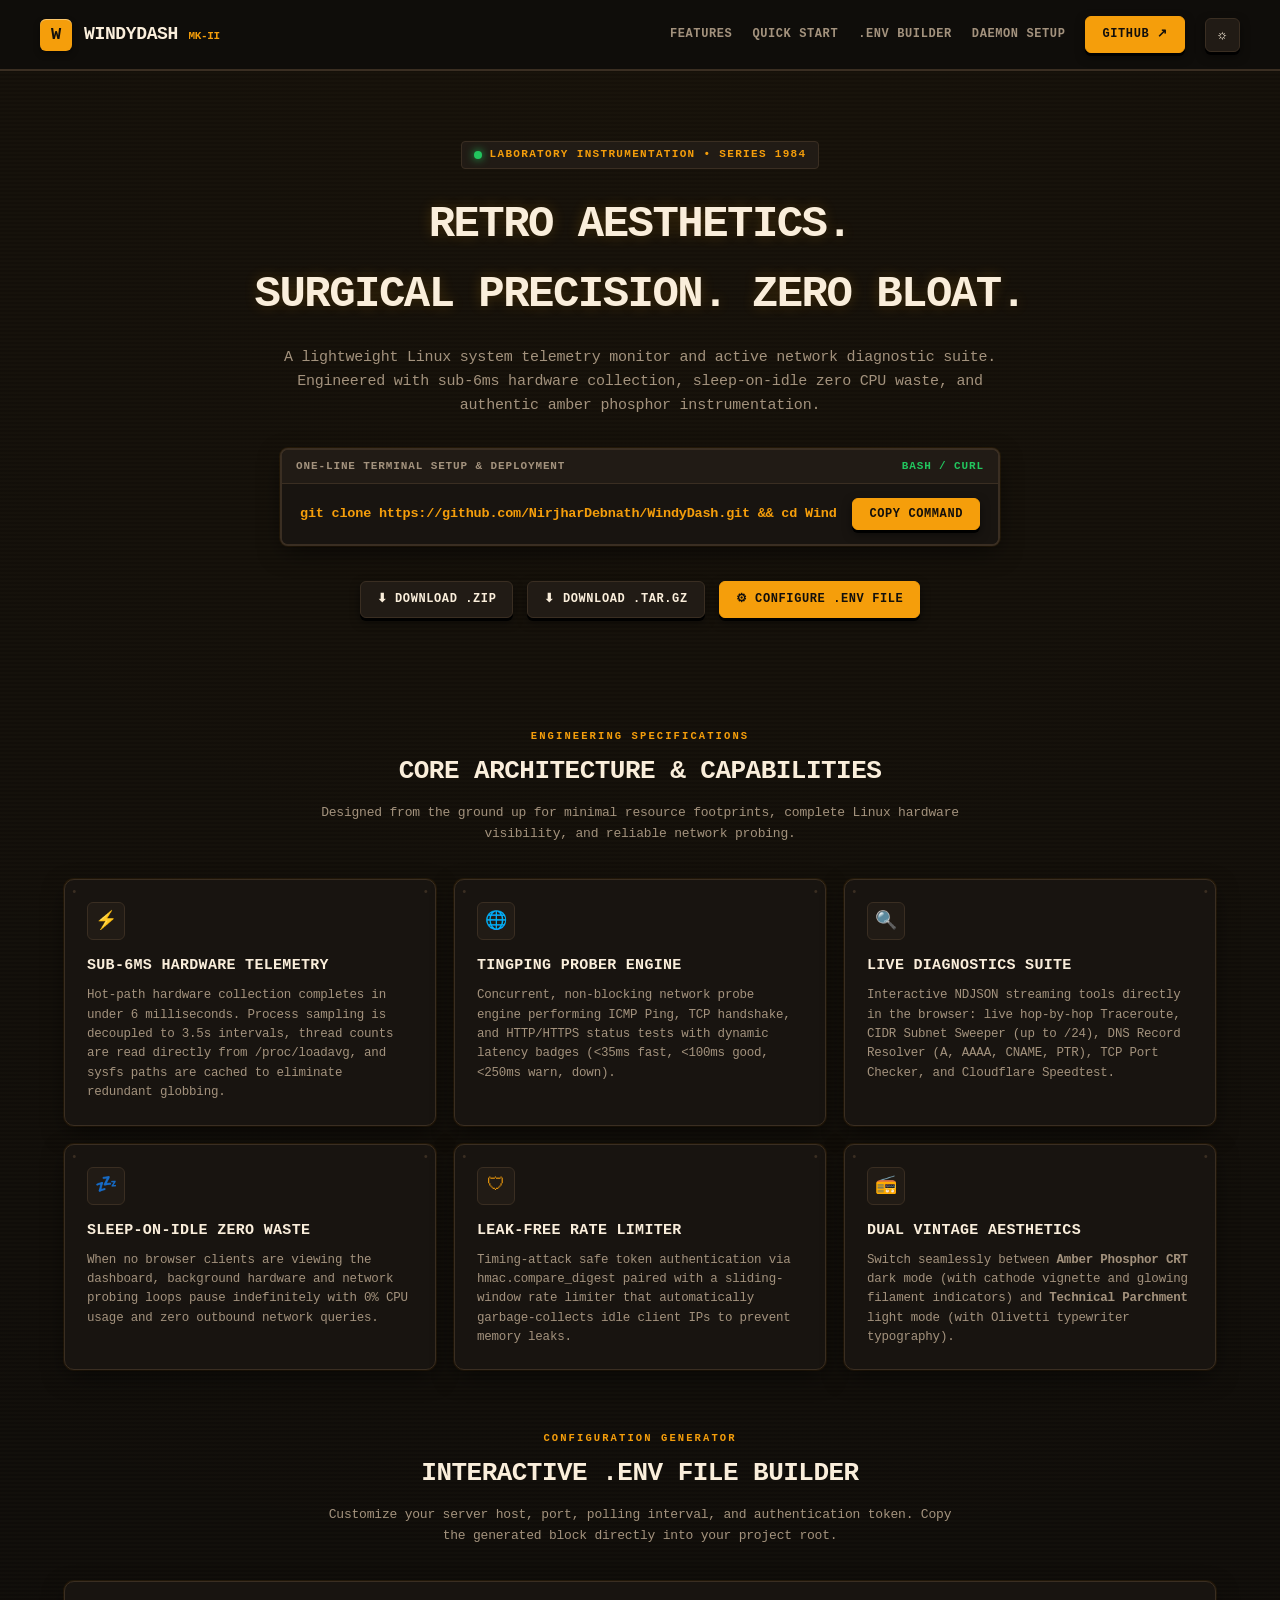
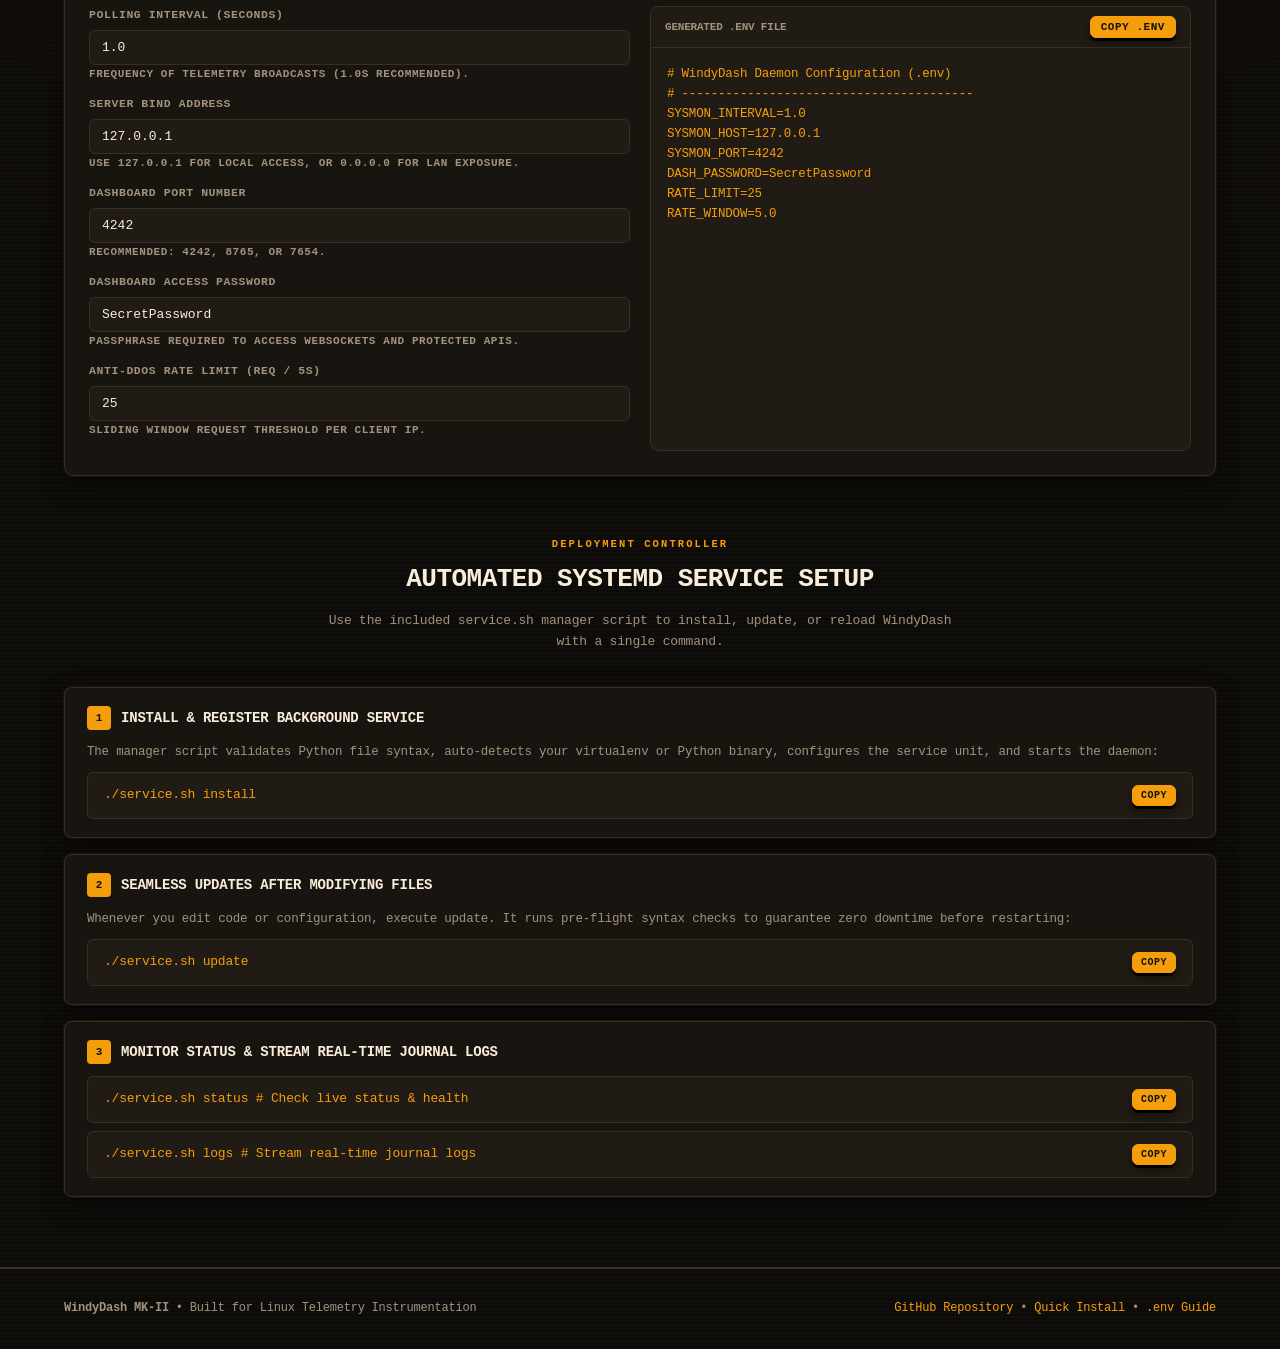
==== docs/index.html @ dee9bdcd "fix: Update dashboard access password for security" ====
<!doctype html>
<html lang="en">
<head>
  <meta charset="utf-8">
  <meta name="viewport" content="width=device-width,initial-scale=1">
  <title>WindyDash — Retro Industrial Telemetry & Network Console</title>
  <meta name="description" content="A vintage-inspired Linux system monitor and active network diagnostic suite with sub-6ms polling and sleep-on-idle zero CPU waste.">
  <link rel="stylesheet" href="styles.css">
</head>
<body>

  <!-- Top Navigation Bar -->
  <nav class="navbar">
    <div class="container nav-inner">
      <div class="brand-badge">
        <div class="brand-icon">W</div>
        <div class="brand-text">WindyDash <span style="font-size: 11px; color: var(--accent); font-weight: bold;">MK-II</span></div>
      </div>
      <div class="nav-links">
        <a href="#features" class="nav-link">Features</a>
        <a href="#quickstart" class="nav-link">Quick Start</a>
        <a href="#env-builder" class="nav-link">.env Builder</a>
        <a href="#systemd" class="nav-link">Daemon Setup</a>
        <a href="https://github.com/NirjharDebnath/WindyDash" target="_blank" rel="noopener" class="btn btn-primary">
          <span>GitHub</span> ↗
        </a>
        <button id="themeToggleBtn" class="btn btn-icon" title="Toggle Vintage Theme">
          <span id="themeIcon">☼</span>
        </button>
      </div>
    </div>
  </nav>

  <!-- Hero Section -->
  <header class="hero">
    <div class="container">
      <div class="hero-tag">
        <span class="pilot-bulb"></span>
        <span>LABORATORY INSTRUMENTATION • SERIES 1984</span>
      </div>
      <h1>Retro Aesthetics.<br>Surgical Precision. Zero Bloat.</h1>
      <p>
        A lightweight Linux system telemetry monitor and active network diagnostic suite. 
        Engineered with sub-6ms hardware collection, sleep-on-idle zero CPU waste, 
        and authentic amber phosphor instrumentation.
      </p>

      <!-- Copiable Bash Quick-Install Hero Box -->
      <div class="command-hero-box" id="quickstart">
        <div class="command-bar">
          <span>One-Line Terminal Setup & Deployment</span>
          <span style="color: var(--accent2);">BASH / CURL</span>
        </div>
        <div class="command-content">
          <code class="command-text" id="mainCmd">git clone https://github.com/NirjharDebnath/WindyDash.git && cd WindyDash && ./service.sh install</code>
          <button class="btn btn-primary btn-copy" data-copy="git clone https://github.com/NirjharDebnath/WindyDash.git && cd WindyDash && ./service.sh install">
            Copy Command
          </button>
        </div>
      </div>

      <!-- Quick Download Archive Buttons -->
      <div class="hero-actions">
        <a href="https://github.com/NirjharDebnath/WindyDash/archive/refs/heads/main.zip" class="btn">
          <span>⬇ Download .ZIP</span>
        </a>
        <a href="https://github.com/NirjharDebnath/WindyDash/archive/refs/heads/main.tar.gz" class="btn">
          <span>⬇ Download .TAR.GZ</span>
        </a>
        <a href="#env-builder" class="btn btn-primary">
          <span>⚙ Configure .env File</span>
        </a>
      </div>
    </div>
  </header>

  <main class="container">

    <!-- Feature Matrix Showcase -->
    <section id="features">
      <div class="section-title-wrap">
        <div class="section-eyebrow">ENGINEERING SPECIFICATIONS</div>
        <h2 class="section-title">Core Architecture & Capabilities</h2>
        <p class="section-desc">Designed from the ground up for minimal resource footprints, complete Linux hardware visibility, and reliable network probing.</p>
      </div>

      <div class="features-grid">
        <!-- 1. Sub-6ms Telemetry -->
        <article class="feature-card">
          <div class="feature-icon-badge">⚡</div>
          <h3>Sub-6ms Hardware Telemetry</h3>
          <p>
            Hot-path hardware collection completes in under 6 milliseconds. Process sampling is decoupled to 3.5s intervals, thread counts are read directly from <code>/proc/loadavg</code>, and sysfs paths are cached to eliminate redundant globbing.
          </p>
        </article>

        <!-- 2. TingPing Network Prober -->
        <article class="feature-card">
          <div class="feature-icon-badge">🌐</div>
          <h3>TingPing Prober Engine</h3>
          <p>
            Concurrent, non-blocking network probe engine performing ICMP Ping, TCP handshake, and HTTP/HTTPS status tests with dynamic latency badges (<35ms fast, <100ms good, <250ms warn, down).
          </p>
        </article>

        <!-- 3. Network Diagnostics Toolkit -->
        <article class="feature-card">
          <div class="feature-icon-badge">🔍</div>
          <h3>Live Diagnostics Suite</h3>
          <p>
            Interactive NDJSON streaming tools directly in the browser: live hop-by-hop Traceroute, CIDR Subnet Sweeper (up to /24), DNS Record Resolver (A, AAAA, CNAME, PTR), TCP Port Checker, and Cloudflare Speedtest.
          </p>
        </article>

        <!-- 4. True Idle Sleep -->
        <article class="feature-card">
          <div class="feature-icon-badge">💤</div>
          <h3>Sleep-On-Idle Zero Waste</h3>
          <p>
            When no browser clients are viewing the dashboard, background hardware and network probing loops pause indefinitely with 0% CPU usage and zero outbound network queries.
          </p>
        </article>

        <!-- 5. Self-Pruning Security -->
        <article class="feature-card">
          <div class="feature-icon-badge">🛡</div>
          <h3>Leak-Free Rate Limiter</h3>
          <p>
            Timing-attack safe token authentication via <code>hmac.compare_digest</code> paired with a sliding-window rate limiter that automatically garbage-collects idle client IPs to prevent memory leaks.
          </p>
        </article>

        <!-- 6. Dual Vintage Theme -->
        <article class="feature-card">
          <div class="feature-icon-badge">📻</div>
          <h3>Dual Vintage Aesthetics</h3>
          <p>
            Switch seamlessly between <strong>Amber Phosphor CRT</strong> dark mode (with cathode vignette and glowing filament indicators) and <strong>Technical Parchment</strong> light mode (with Olivetti typewriter typography).
          </p>
        </article>
      </div>
    </section>

    <!-- Interactive .env Configuration Builder -->
    <section id="env-builder">
      <div class="section-title-wrap">
        <div class="section-eyebrow">CONFIGURATION GENERATOR</div>
        <h2 class="section-title">Interactive .env File Builder</h2>
        <p class="section-desc">Customize your server host, port, polling interval, and authentication token. Copy the generated block directly into your project root.</p>
      </div>

      <div class="env-builder-grid">
        <!-- Form Inputs -->
        <div class="env-form">
          <label>
            Polling Interval (seconds)
            <input type="number" id="inpInterval" value="1.0" step="0.5" min="0.5" max="10.0">
            <small style="color:var(--muted); font-size:11px;">Frequency of telemetry broadcasts (1.0s recommended).</small>
          </label>

          <label>
            Server Bind Address
            <input type="text" id="inpHost" value="127.0.0.1">
            <small style="color:var(--muted); font-size:11px;">Use <code>127.0.0.1</code> for local access, or <code>0.0.0.0</code> for LAN exposure.</small>
          </label>

          <label>
            Dashboard Port Number
            <input type="number" id="inpPort" value="4242" min="1025" max="65535">
            <small style="color:var(--muted); font-size:11px;">Recommended: <code>4242</code>, <code>8765</code>, or <code>7654</code>.</small>
          </label>

          <label>
            Dashboard Access Password
            <input type="text" id="inpPassword" value="SecretPassword">
            <small style="color:var(--muted); font-size:11px;">Passphrase required to access WebSockets and protected APIs.</small>
          </label>

          <label>
            Anti-DDoS Rate Limit (req / 5s)
            <input type="number" id="inpRate" value="25" min="5" max="100">
            <small style="color:var(--muted); font-size:11px;">Sliding window request threshold per client IP.</small>
          </label>
        </div>

        <!-- Generated Output Box -->
        <div class="env-preview-box">
          <div class="env-preview-header">
            <span>Generated .env File</span>
            <button class="btn btn-primary" id="btnCopyEnv" style="padding: 4px 10px; font-size: 11px;">Copy .env</button>
          </div>
          <pre class="env-code-output" id="envOutput"></pre>
        </div>
      </div>
    </section>

    <!-- Systemd Deployment & Service Guide -->
    <section id="systemd">
      <div class="section-title-wrap">
        <div class="section-eyebrow">DEPLOYMENT CONTROLLER</div>
        <h2 class="section-title">Automated Systemd Service Setup</h2>
        <p class="section-desc">Use the included <code>service.sh</code> manager script to install, update, or reload WindyDash with a single command.</p>
      </div>

      <div class="guide-cards">
        <!-- Step 1 -->
        <div class="guide-step">
          <div class="step-header">
            <span class="step-number">1</span>
            <h4 class="step-title">Install & Register Background Service</h4>
          </div>
          <p style="color:var(--muted); font-size:12.5px; margin:0 0 10px;">
            The manager script validates Python file syntax, auto-detects your virtualenv or Python binary, configures the service unit, and starts the daemon:
          </p>
          <div class="code-snippet">
            <code>./service.sh install</code>
            <button class="btn btn-primary" data-copy="./service.sh install" style="padding: 4px 8px; font-size: 10px;">Copy</button>
          </div>
        </div>

        <!-- Step 2 -->
        <div class="guide-step">
          <div class="step-header">
            <span class="step-number">2</span>
            <h4 class="step-title">Seamless Updates After Modifying Files</h4>
          </div>
          <p style="color:var(--muted); font-size:12.5px; margin:0 0 10px;">
            Whenever you edit code or configuration, execute update. It runs pre-flight syntax checks to guarantee zero downtime before restarting:
          </p>
          <div class="code-snippet">
            <code>./service.sh update</code>
            <button class="btn btn-primary" data-copy="./service.sh update" style="padding: 4px 8px; font-size: 10px;">Copy</button>
          </div>
        </div>

        <!-- Step 3 -->
        <div class="guide-step">
          <div class="step-header">
            <span class="step-number">3</span>
            <h4 class="step-title">Monitor Status & Stream Real-time Journal Logs</h4>
          </div>
          <div class="code-snippet" style="margin-bottom: 8px;">
            <code>./service.sh status     # Check live status & health</code>
            <button class="btn btn-primary" data-copy="./service.sh status" style="padding: 4px 8px; font-size: 10px;">Copy</button>
          </div>
          <div class="code-snippet">
            <code>./service.sh logs       # Stream real-time journal logs</code>
            <button class="btn btn-primary" data-copy="./service.sh logs" style="padding: 4px 8px; font-size: 10px;">Copy</button>
          </div>
        </div>
      </div>
    </section>

  </main>

  <!-- Footer -->
  <footer>
    <div class="container footer-content">
      <div>
        <strong>WindyDash MK-II</strong> • Built for Linux Telemetry Instrumentation
      </div>
      <div>
        <a href="https://github.com/NirjharDebnath/WindyDash" target="_blank" rel="noopener">GitHub Repository</a> • 
        <a href="#quickstart">Quick Install</a> • 
        <a href="#env-builder">.env Guide</a>
      </div>
    </div>
  </footer>

  <script src="script.js"></script>
</body>
</html>
---- docs/styles.css ----
/**
 * WindyDash - Vintage Documentation & Landing Site Theme
 * Dual Vintage: Amber Phosphor CRT (Dark) & Technical Parchment (Light)
 */

:root {
  --bg: #100e0b;
  --panel: #181410;
  --panel2: #211b15;
  --panel-hover: #2b231b;
  --text: #faeedb;
  --muted: #a3927d;
  --border: #3a2e22;
  --border-focus: #f59e0b;
  --accent: #f59e0b;           /* Amber Phosphor CRT */
  --accent-light: #fbbf24;
  --accent2: #22c55e;          /* Green Phosphor Indicator */
  --danger: #ef4444;           /* Ruby Warning Lamp */
  --warn: #ea580c;             /* Vacuum Tube Filament */
  --shadow: 0 8px 24px -4px rgba(0, 0, 0, 0.6), 0 0 0 1px rgba(245, 158, 11, 0.08);
  --btn-shadow: 0 3px 0 #000, 0 4px 10px rgba(0, 0, 0, 0.5);
  --glow: 0 0 12px rgba(245, 158, 11, 0.28);
  --card-radius: 10px;
  --transition: all 0.18s cubic-bezier(0.16, 1, 0.3, 1);
}

:root.light {
  --bg: #f4efe4;
  --panel: #fcf9f2;
  --panel2: #eee6d6;
  --panel-hover: #e5dbc7;
  --text: #26211a;             /* Soot Typewriter Ribbon */
  --muted: #756a59;            /* Faded Carbon Ink */
  --border: #d7cbba;           /* Engraved Blueprint Rule */
  --border-focus: #c2410c;
  --accent: #c2410c;           /* Terracotta / Burnt Orange */
  --accent-light: #ea580c;
  --accent2: #15803d;          /* Vintage Forest Green */
  --danger: #b91c1c;           /* Stamp Red */
  --warn: #d97706;             /* Amber Seal */
  --shadow: 0 6px 18px -4px rgba(60, 45, 30, 0.12), 0 0 0 1px rgba(120, 90, 60, 0.15);
  --btn-shadow: 0 2px 0 #b3a490, 0 3px 6px rgba(0, 0, 0, 0.08);
  --glow: 0 0 8px rgba(194, 65, 12, 0.18);
}

* {
  box-sizing: border-box;
}

body {
  margin: 0;
  background-color: var(--bg);
  background-image: 
    radial-gradient(circle at 50% 0%, rgba(245, 158, 11, 0.04) 0%, transparent 70%),
    linear-gradient(rgba(16, 14, 11, 0) 50%, rgba(0, 0, 0, 0.18) 50%);
  background-size: 100% 100%, 100% 4px;
  color: var(--text);
  font-family: ui-monospace, "SF Mono", "JetBrains Mono", "Fira Code", "Courier Prime", Menlo, Consolas, monospace;
  font-size: 14px;
  line-height: 1.6;
  letter-spacing: -0.015em;
  min-height: 100vh;
  transition: background 0.25s ease, color 0.25s ease;
}

:root.light body {
  background-image: radial-gradient(circle at 50% 0%, rgba(194, 65, 12, 0.03) 0%, transparent 60%);
  background-size: 100% 100%;
}

/* Custom Scrollbar */
::-webkit-scrollbar {
  width: 8px;
  height: 8px;
}
::-webkit-scrollbar-track {
  background: var(--bg);
  border-left: 1px solid var(--border);
}
::-webkit-scrollbar-thumb {
  background: var(--border);
  border-radius: 4px;
}
::-webkit-scrollbar-thumb:hover {
  background: var(--accent);
}

a {
  color: var(--accent);
  text-decoration: none;
  transition: var(--transition);
}
a:hover {
  color: var(--accent-light);
  text-decoration: underline;
}

/* Layout */
.container {
  max-width: 1200px;
  margin: auto;
  padding: 0 24px;
}

/* Navigation Bar */
.navbar {
  border-bottom: 2px solid var(--border);
  background: color-mix(in srgb, var(--bg) 92%, transparent);
  backdrop-filter: blur(8px);
  -webkit-backdrop-filter: blur(8px);
  position: sticky;
  top: 0;
  z-index: 100;
}

.nav-inner {
  display: flex;
  justify-content: space-between;
  align-items: center;
  padding: 16px 0;
}

.brand-badge {
  display: flex;
  align-items: center;
  gap: 12px;
}

.brand-icon {
  width: 32px;
  height: 32px;
  border-radius: 6px;
  display: grid;
  place-items: center;
  background: var(--accent);
  color: #120f0c;
  font-weight: 900;
  font-size: 17px;
  box-shadow: inset 0 1px 0 rgba(255, 255, 255, 0.4), 0 3px 6px rgba(0, 0, 0, 0.4);
}

.brand-text {
  font-size: 18px;
  font-weight: 850;
  text-transform: uppercase;
  color: var(--text);
  letter-spacing: -0.02em;
}

.nav-links {
  display: flex;
  gap: 20px;
  align-items: center;
}

.nav-link {
  font-size: 12px;
  font-weight: 750;
  text-transform: uppercase;
  color: var(--muted);
  letter-spacing: 0.05em;
}
.nav-link:hover {
  color: var(--text);
  text-decoration: none;
}

/* Tactile Mechanical Buttons */
.btn {
  font-family: inherit;
  font-size: 12px;
  font-weight: 800;
  letter-spacing: 0.05em;
  text-transform: uppercase;
  cursor: pointer;
  border-radius: 6px;
  padding: 8px 16px;
  display: inline-flex;
  align-items: center;
  gap: 8px;
  border: 1px solid var(--border);
  background: var(--panel2);
  color: var(--text);
  box-shadow: var(--btn-shadow);
  transition: transform 0.08s ease, background 0.15s ease, box-shadow 0.08s ease;
  user-select: none;
}
.btn:hover {
  background: color-mix(in srgb, var(--accent) 15%, var(--panel2));
  border-color: var(--accent);
  text-decoration: none;
}
.btn:active {
  transform: translateY(2px);
  box-shadow: 0 1px 0 #000;
}

.btn-primary {
  background: var(--accent);
  border-color: var(--accent);
  color: #120f0c;
}
.btn-primary:hover {
  background: var(--accent-light);
  color: #120f0c;
}

.btn-icon {
  padding: 8px 12px;
  font-size: 14px;
}

/* Hero Section */
.hero {
  padding: 70px 0 50px;
  text-align: center;
}

.hero-tag {
  display: inline-flex;
  align-items: center;
  gap: 8px;
  padding: 4px 12px;
  border-radius: 4px;
  background: var(--panel2);
  border: 1px solid var(--border);
  font-size: 11px;
  font-weight: 800;
  color: var(--accent);
  letter-spacing: 0.12em;
  text-transform: uppercase;
  margin-bottom: 20px;
}

.pilot-bulb {
  width: 8px;
  height: 8px;
  border-radius: 50%;
  background: var(--accent2);
  box-shadow: 0 0 8px var(--accent2);
  animation: bulb-pulse 2s infinite ease-in-out;
}

@keyframes bulb-pulse {
  0%, 100% { opacity: 1; transform: scale(1); }
  50% { opacity: 0.6; transform: scale(0.9); }
}

.hero h1 {
  font-size: 44px;
  font-weight: 900;
  margin: 0 0 16px;
  letter-spacing: -0.035em;
  text-transform: uppercase;
  color: var(--text);
  text-shadow: 0 0 14px rgba(245, 158, 11, 0.2);
}

.hero p {
  max-width: 760px;
  margin: 0 auto 30px;
  font-size: 15px;
  color: var(--muted);
  line-height: 1.6;
}

/* Copiable Bash Command Hero Box */
.command-hero-box {
  max-width: 720px;
  margin: 0 auto 35px;
  border: 2px solid var(--border);
  border-radius: 8px;
  background: var(--panel);
  box-shadow: var(--shadow);
  overflow: hidden;
  text-align: left;
}

.command-bar {
  display: flex;
  justify-content: space-between;
  align-items: center;
  padding: 8px 14px;
  border-bottom: 1px solid var(--border);
  background: var(--panel2);
  font-size: 11px;
  font-weight: 800;
  color: var(--muted);
  text-transform: uppercase;
  letter-spacing: 0.08em;
}

.command-content {
  display: flex;
  justify-content: space-between;
  align-items: center;
  padding: 14px 18px;
  background: var(--panel);
  gap: 16px;
}

.command-text {
  font-size: 13.5px;
  color: var(--accent);
  font-weight: 750;
  overflow-x: auto;
  white-space: nowrap;
}

.btn-copy {
  flex-shrink: 0;
}

.hero-actions {
  display: flex;
  gap: 14px;
  justify-content: center;
  align-items: center;
  flex-wrap: wrap;
}

/* Section Common Styling */
.section-title-wrap {
  text-align: center;
  margin: 60px 0 35px;
}

.section-eyebrow {
  font-size: 10.5px;
  font-weight: 850;
  letter-spacing: 0.2em;
  color: var(--accent);
  text-transform: uppercase;
  margin-bottom: 6px;
}

.section-title {
  font-size: 26px;
  font-weight: 850;
  text-transform: uppercase;
  letter-spacing: -0.02em;
  margin: 0 0 10px;
}

.section-desc {
  color: var(--muted);
  max-width: 650px;
  margin: auto;
  font-size: 13px;
}

/* Feature Grid Cards */
.features-grid {
  display: grid;
  grid-template-columns: repeat(3, 1fr);
  gap: 18px;
}

.feature-card {
  background: var(--panel);
  border: 1px solid var(--border);
  border-radius: var(--card-radius);
  padding: 22px;
  box-shadow: var(--shadow);
  transition: var(--transition);
  position: relative;
}
.feature-card::before, .feature-card::after {
  content: "•";
  position: absolute;
  top: 4px;
  color: var(--border);
  font-size: 11px;
}
.feature-card::before { left: 6px; }
.feature-card::after { right: 6px; }

.feature-card:hover {
  border-color: var(--accent);
  transform: translateY(-2px);
}

.feature-icon-badge {
  width: 38px;
  height: 38px;
  border-radius: 6px;
  display: grid;
  place-items: center;
  background: var(--panel2);
  border: 1px solid var(--border);
  color: var(--accent);
  font-size: 18px;
  margin-bottom: 14px;
}

.feature-card h3 {
  font-size: 15px;
  font-weight: 850;
  text-transform: uppercase;
  margin: 0 0 8px;
  letter-spacing: 0.02em;
}

.feature-card p {
  color: var(--muted);
  font-size: 12.5px;
  margin: 0;
  line-height: 1.55;
}

/* Interactive .env Configuration Builder */
.env-builder-grid {
  display: grid;
  grid-template-columns: 1fr 1fr;
  gap: 20px;
  background: var(--panel);
  border: 1px solid var(--border);
  border-radius: var(--card-radius);
  padding: 24px;
  box-shadow: var(--shadow);
}

.env-form label {
  display: block;
  font-size: 11.5px;
  font-weight: 800;
  text-transform: uppercase;
  color: var(--muted);
  letter-spacing: 0.05em;
  margin-bottom: 12px;
}

.env-form input {
  width: 100%;
  padding: 9px 12px;
  background: var(--panel2);
  border: 1px solid var(--border);
  border-radius: 6px;
  color: var(--text);
  font-family: inherit;
  font-size: 13px;
  margin-top: 5px;
  outline: none;
  transition: var(--transition);
}
.env-form input:focus {
  border-color: var(--accent);
  box-shadow: 0 0 0 2px color-mix(in srgb, var(--accent) 25%, transparent);
}

.env-preview-box {
  border: 1px solid var(--border);
  border-radius: 8px;
  background: var(--panel2);
  display: flex;
  flex-direction: column;
  overflow: hidden;
}

.env-preview-header {
  display: flex;
  justify-content: space-between;
  align-items: center;
  padding: 9px 14px;
  border-bottom: 1px solid var(--border);
  font-size: 11px;
  font-weight: 800;
  color: var(--muted);
  text-transform: uppercase;
}

.env-code-output {
  padding: 16px;
  margin: 0;
  font-family: inherit;
  font-size: 12.5px;
  color: var(--accent);
  line-height: 1.6;
  white-space: pre-wrap;
  flex: 1;
}

/* Terminal Walkthrough Guide */
.guide-cards {
  display: flex;
  flex-direction: column;
  gap: 16px;
}

.guide-step {
  background: var(--panel);
  border: 1px solid var(--border);
  border-radius: 8px;
  padding: 18px 22px;
  box-shadow: var(--shadow);
}

.step-header {
  display: flex;
  align-items: center;
  gap: 10px;
  margin-bottom: 12px;
}

.step-number {
  width: 24px;
  height: 24px;
  border-radius: 4px;
  background: var(--accent);
  color: #120f0c;
  display: grid;
  place-items: center;
  font-size: 11px;
  font-weight: 850;
}

.step-title {
  font-size: 14px;
  font-weight: 850;
  text-transform: uppercase;
  margin: 0;
}

.code-snippet {
  background: var(--panel2);
  border: 1px solid var(--border);
  border-radius: 6px;
  padding: 12px 16px;
  display: flex;
  justify-content: space-between;
  align-items: center;
  font-family: inherit;
  font-size: 13px;
  color: var(--accent);
}

/* Footer */
footer {
  border-top: 2px solid var(--border);
  padding: 30px 0;
  margin-top: 70px;
  color: var(--muted);
  font-size: 12px;
}

.footer-content {
  display: flex;
  justify-content: space-between;
  align-items: center;
}

/* Responsive Breakpoints */
@media (max-width: 1024px) {
  .features-grid { grid-template-columns: repeat(2, 1fr); }
  .env-builder-grid { grid-template-columns: 1fr; }
}

@media (max-width: 768px) {
  .features-grid { grid-template-columns: 1fr; }
  .nav-inner { flex-direction: column; gap: 12px; align-items: flex-start; }
  .nav-links { width: 100%; justify-content: space-between; flex-wrap: wrap; }
  .hero h1 { font-size: 32px; }
  .command-content { flex-direction: column; align-items: stretch; }
  .footer-content { flex-direction: column; gap: 12px; text-align: center; }
}
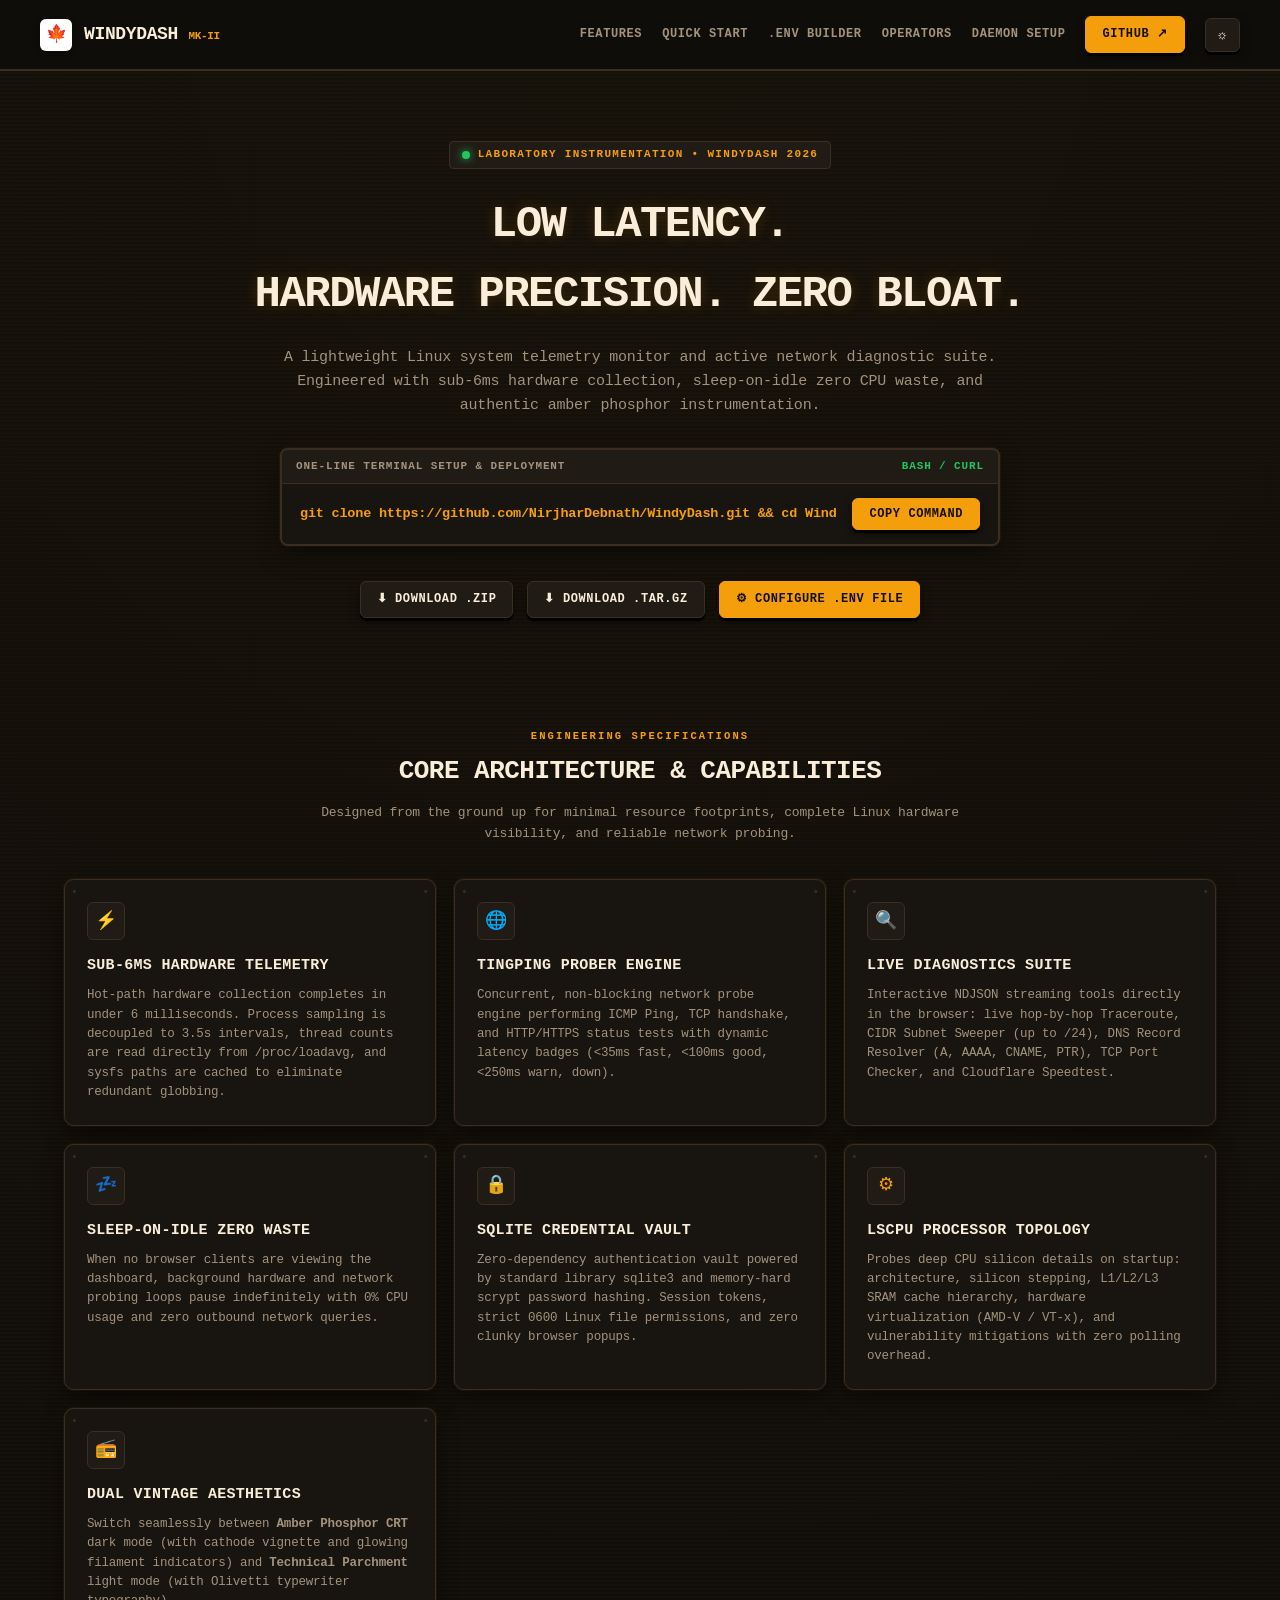
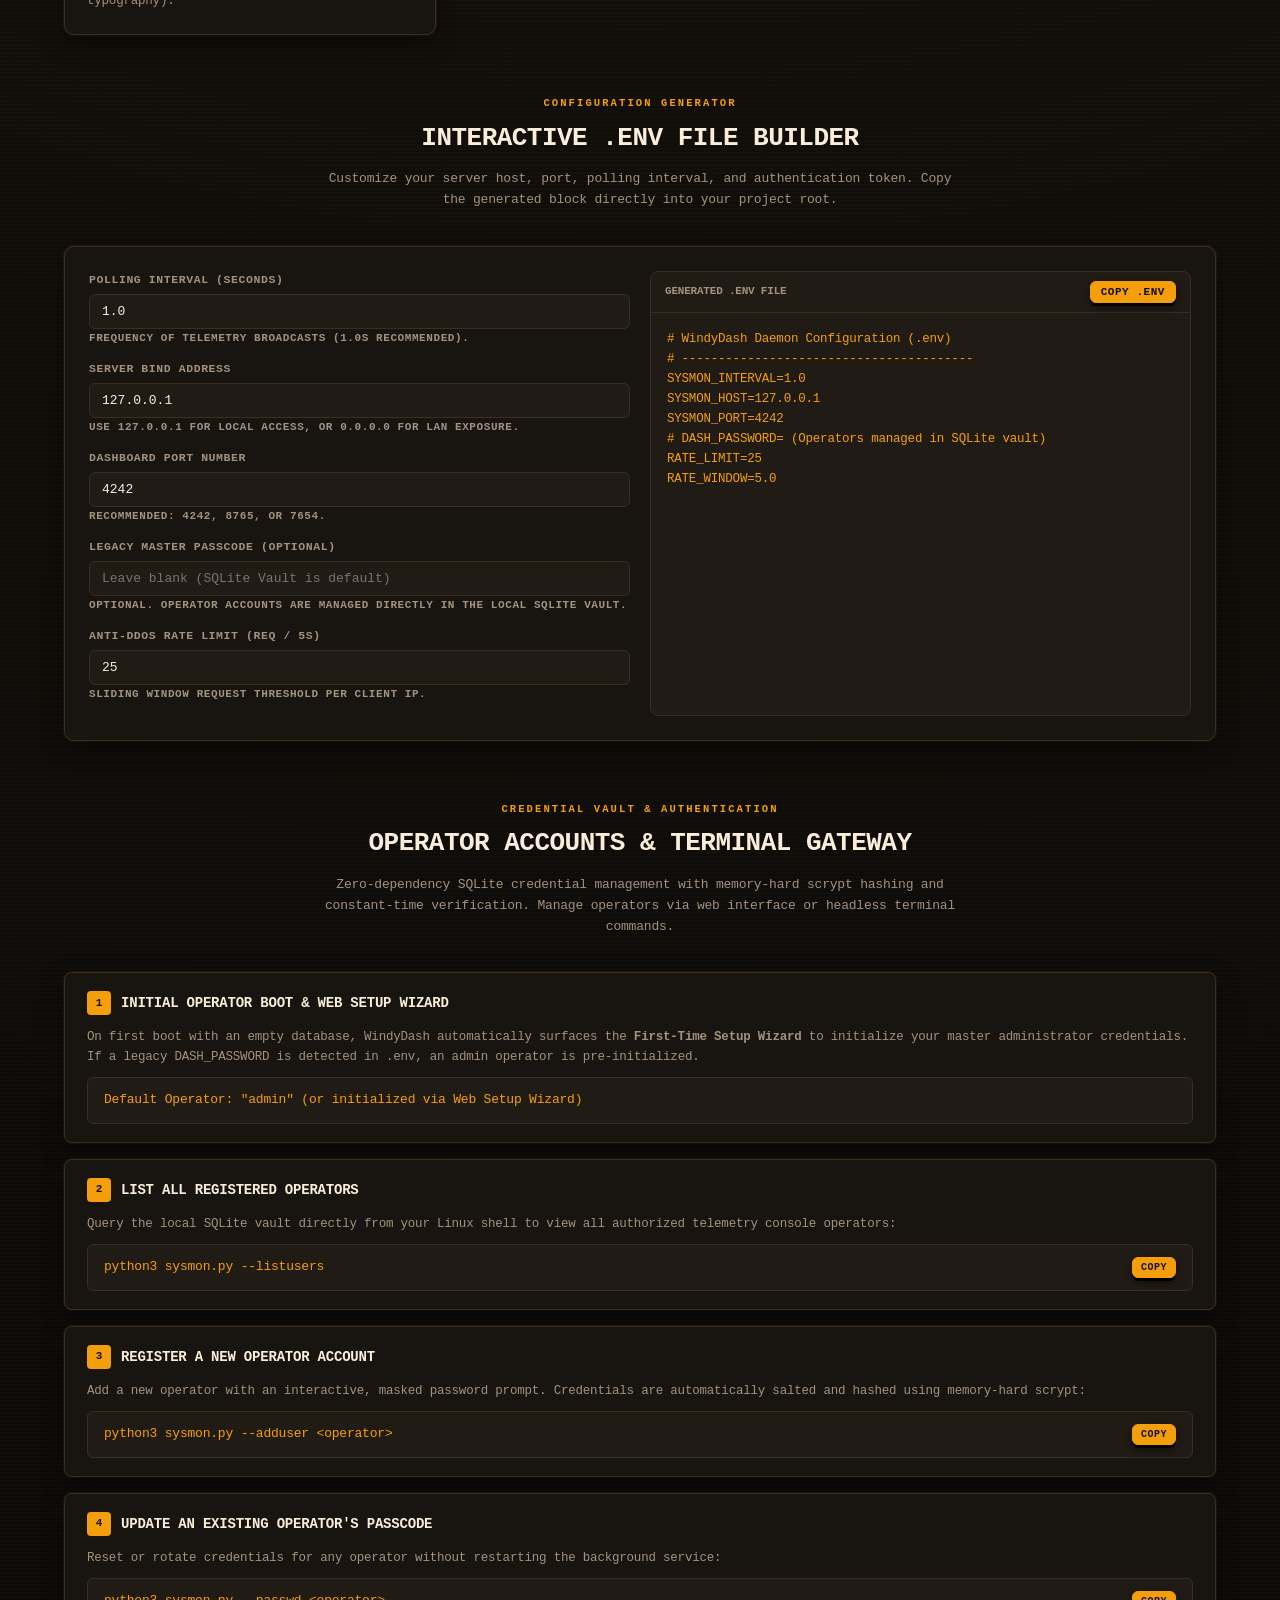
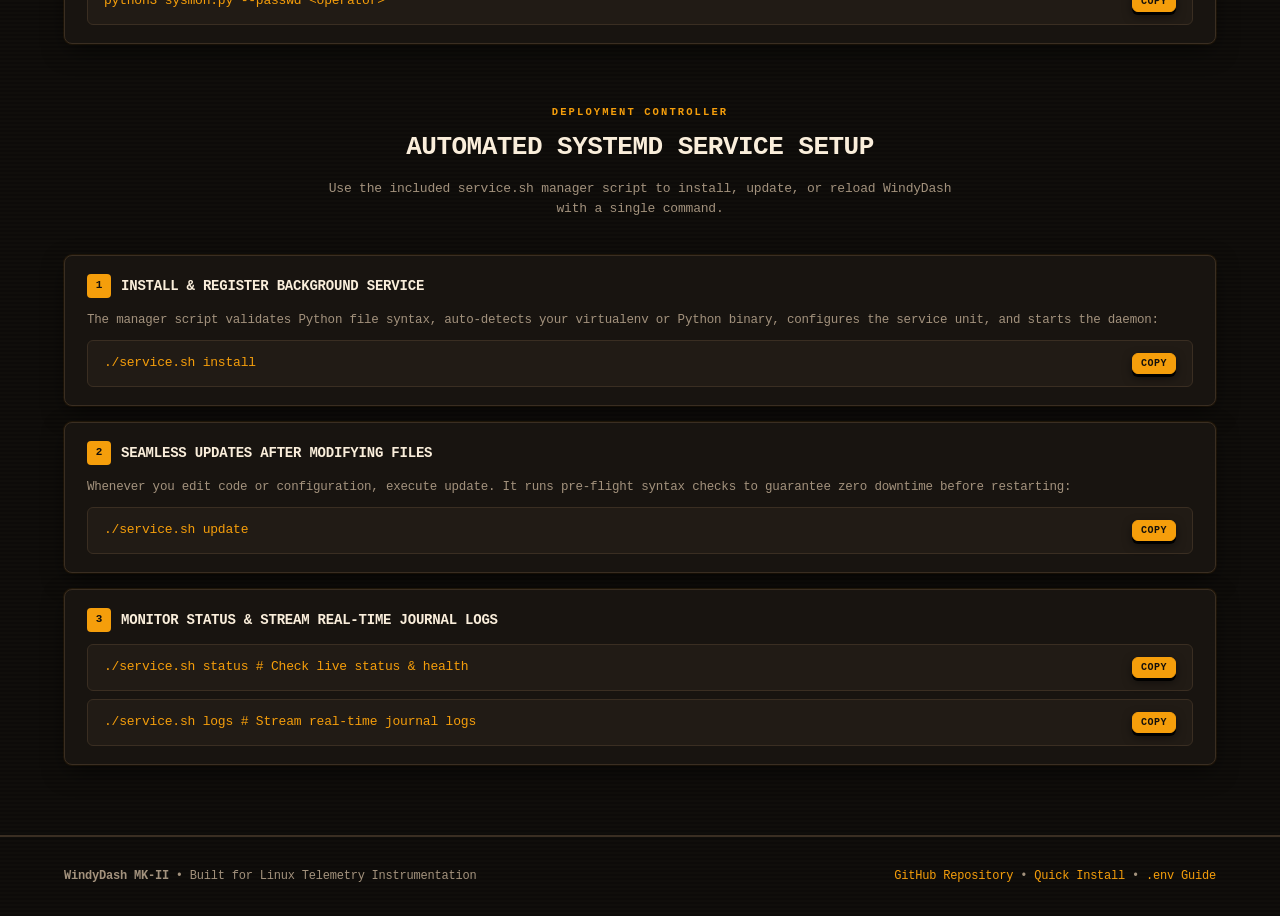
==== commit 74d1b83b: "Refactor WindyDash to use SQLite for user management and target persistence - Introduced `database.p" ====
--- a/docs/index.html
+++ b/docs/index.html
@@ -13,13 +13,14 @@
   <nav class="navbar">
     <div class="container nav-inner">
       <div class="brand-badge">
-        <div class="brand-icon">W</div>
+        <div class="brand-icon">🍁</div>
         <div class="brand-text">WindyDash <span style="font-size: 11px; color: var(--accent); font-weight: bold;">MK-II</span></div>
       </div>
       <div class="nav-links">
         <a href="#features" class="nav-link">Features</a>
         <a href="#quickstart" class="nav-link">Quick Start</a>
         <a href="#env-builder" class="nav-link">.env Builder</a>
+        <a href="#operators" class="nav-link">Operators</a>
         <a href="#systemd" class="nav-link">Daemon Setup</a>
         <a href="https://github.com/NirjharDebnath/WindyDash" target="_blank" rel="noopener" class="btn btn-primary">
           <span>GitHub</span> ↗
@@ -36,9 +37,9 @@
     <div class="container">
       <div class="hero-tag">
         <span class="pilot-bulb"></span>
-        <span>LABORATORY INSTRUMENTATION • SERIES 1984</span>
-      </div>
-      <h1>Retro Aesthetics.<br>Surgical Precision. Zero Bloat.</h1>
+        <span>LABORATORY INSTRUMENTATION • WindyDash 2026</span>
+      </div>
+      <h1>Low Latency.<br>Hardware Precision. Zero Bloat.</h1>
       <p>
         A lightweight Linux system telemetry monitor and active network diagnostic suite. 
         Engineered with sub-6ms hardware collection, sleep-on-idle zero CPU waste, 
@@ -121,16 +122,25 @@
           </p>
         </article>
 
-        <!-- 5. Self-Pruning Security -->
-        <article class="feature-card">
-          <div class="feature-icon-badge">🛡</div>
-          <h3>Leak-Free Rate Limiter</h3>
-          <p>
-            Timing-attack safe token authentication via <code>hmac.compare_digest</code> paired with a sliding-window rate limiter that automatically garbage-collects idle client IPs to prevent memory leaks.
-          </p>
-        </article>
-
-        <!-- 6. Dual Vintage Theme -->
+        <!-- 5. SQLite Credential Vault -->
+        <article class="feature-card">
+          <div class="feature-icon-badge">🔒</div>
+          <h3>SQLite Credential Vault</h3>
+          <p>
+            Zero-dependency authentication vault powered by standard library <code>sqlite3</code> and memory-hard <code>scrypt</code> password hashing. Session tokens, strict <code>0600</code> Linux file permissions, and zero clunky browser popups.
+          </p>
+        </article>
+
+        <!-- 6. lscpu Processor Topology -->
+        <article class="feature-card">
+          <div class="feature-icon-badge">⚙</div>
+          <h3>lscpu Processor Topology</h3>
+          <p>
+            Probes deep CPU silicon details on startup: architecture, silicon stepping, L1/L2/L3 SRAM cache hierarchy, hardware virtualization (AMD-V / VT-x), and vulnerability mitigations with zero polling overhead.
+          </p>
+        </article>
+
+        <!-- 7. Dual Vintage Theme -->
         <article class="feature-card">
           <div class="feature-icon-badge">📻</div>
           <h3>Dual Vintage Aesthetics</h3>
@@ -171,9 +181,9 @@
           </label>
 
           <label>
-            Dashboard Access Password
-            <input type="text" id="inpPassword" value="SecretPassword">
-            <small style="color:var(--muted); font-size:11px;">Passphrase required to access WebSockets and protected APIs.</small>
+            Legacy Master Passcode (Optional)
+            <input type="text" id="inpPassword" value="" placeholder="Leave blank (SQLite Vault is default)">
+            <small style="color:var(--muted); font-size:11px;">Optional. Operator accounts are managed directly in the local SQLite vault.</small>
           </label>
 
           <label>
@@ -190,6 +200,76 @@
             <button class="btn btn-primary" id="btnCopyEnv" style="padding: 4px 10px; font-size: 11px;">Copy .env</button>
           </div>
           <pre class="env-code-output" id="envOutput"></pre>
+        </div>
+      </div>
+    </section>
+
+    <!-- Operator Accounts & Security Vault Section -->
+    <section id="operators">
+      <div class="section-title-wrap">
+        <div class="section-eyebrow">CREDENTIAL VAULT & AUTHENTICATION</div>
+        <h2 class="section-title">Operator Accounts & Terminal Gateway</h2>
+        <p class="section-desc">Zero-dependency SQLite credential management with memory-hard scrypt hashing and constant-time verification. Manage operators via web interface or headless terminal commands.</p>
+      </div>
+
+      <div class="guide-cards">
+        <!-- Step 1: Default Admin & First-Time Setup -->
+        <div class="guide-step">
+          <div class="step-header">
+            <span class="step-number">1</span>
+            <h4 class="step-title">Initial Operator Boot & Web Setup Wizard</h4>
+          </div>
+          <p style="color:var(--muted); font-size:12.5px; margin:0 0 10px;">
+            On first boot with an empty database, WindyDash automatically surfaces the <strong>First-Time Setup Wizard</strong> to initialize your master administrator credentials. If a legacy <code>DASH_PASSWORD</code> is detected in <code>.env</code>, an <code>admin</code> operator is pre-initialized.
+          </p>
+          <div class="code-snippet">
+            <code>Default Operator: "admin" (or initialized via Web Setup Wizard)</code>
+          </div>
+        </div>
+
+        <!-- Step 2: View Registered Operators -->
+        <div class="guide-step">
+          <div class="step-header">
+            <span class="step-number">2</span>
+            <h4 class="step-title">List All Registered Operators</h4>
+          </div>
+          <p style="color:var(--muted); font-size:12.5px; margin:0 0 10px;">
+            Query the local SQLite vault directly from your Linux shell to view all authorized telemetry console operators:
+          </p>
+          <div class="code-snippet">
+            <code>python3 sysmon.py --listusers</code>
+            <button class="btn btn-primary" data-copy="python3 sysmon.py --listusers" style="padding: 4px 8px; font-size: 10px;">Copy</button>
+          </div>
+        </div>
+
+        <!-- Step 3: Register New Operator -->
+        <div class="guide-step">
+          <div class="step-header">
+            <span class="step-number">3</span>
+            <h4 class="step-title">Register a New Operator Account</h4>
+          </div>
+          <p style="color:var(--muted); font-size:12.5px; margin:0 0 10px;">
+            Add a new operator with an interactive, masked password prompt. Credentials are automatically salted and hashed using memory-hard scrypt:
+          </p>
+          <div class="code-snippet">
+            <code>python3 sysmon.py --adduser &lt;operator&gt;</code>
+            <button class="btn btn-primary" data-copy="python3 sysmon.py --adduser operator" style="padding: 4px 8px; font-size: 10px;">Copy</button>
+          </div>
+        </div>
+
+        <!-- Step 4: Change Password -->
+        <div class="guide-step">
+          <div class="step-header">
+            <span class="step-number">4</span>
+            <h4 class="step-title">Update an Existing Operator's Passcode</h4>
+          </div>
+          <p style="color:var(--muted); font-size:12.5px; margin:0 0 10px;">
+            Reset or rotate credentials for any operator without restarting the background service:
+          </p>
+          <div class="code-snippet">
+            <code>python3 sysmon.py --passwd &lt;operator&gt;</code>
+            <button class="btn btn-primary" data-copy="python3 sysmon.py --passwd operator" style="padding: 4px 8px; font-size: 10px;">Copy</button>
+          </div>
         </div>
       </div>
     </section>
--- a/docs/styles.css
+++ b/docs/styles.css
@@ -132,7 +132,7 @@
   border-radius: 6px;
   display: grid;
   place-items: center;
-  background: var(--accent);
+  background: white;
   color: #120f0c;
   font-weight: 900;
   font-size: 17px;
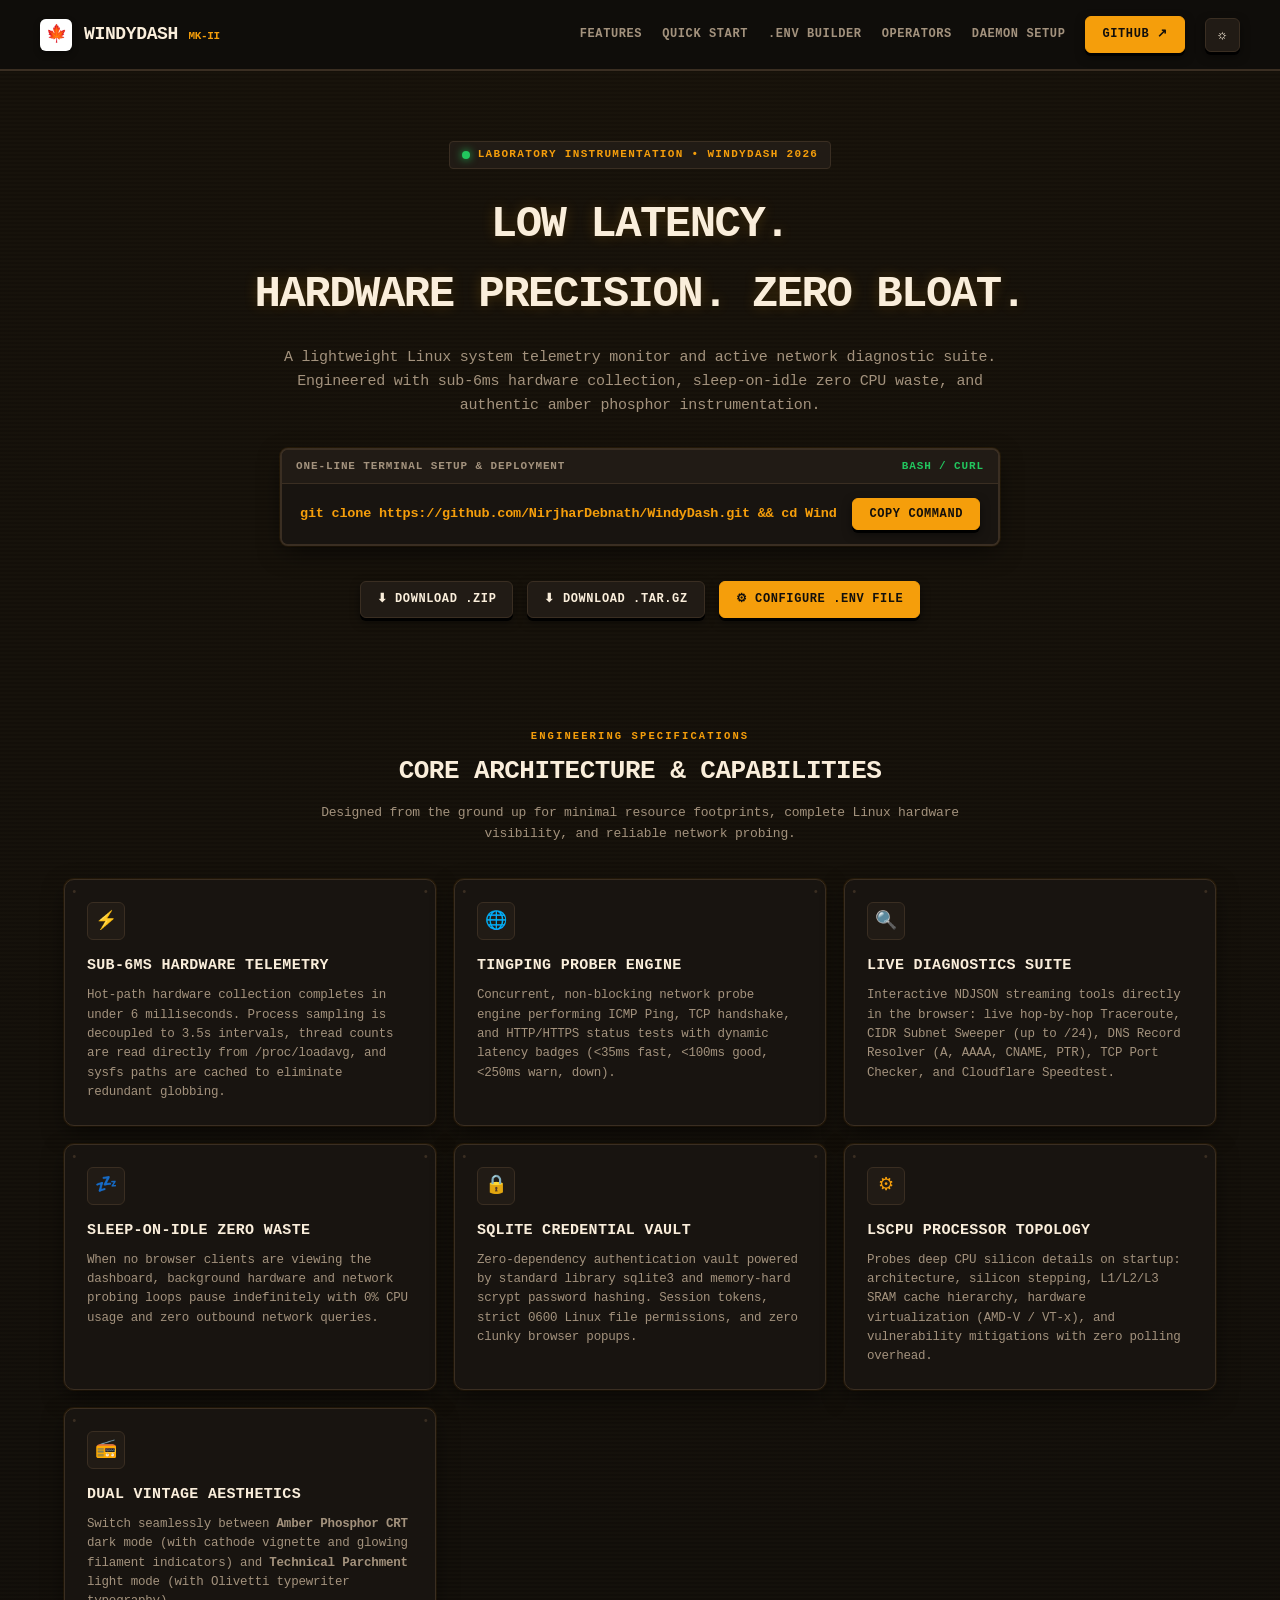
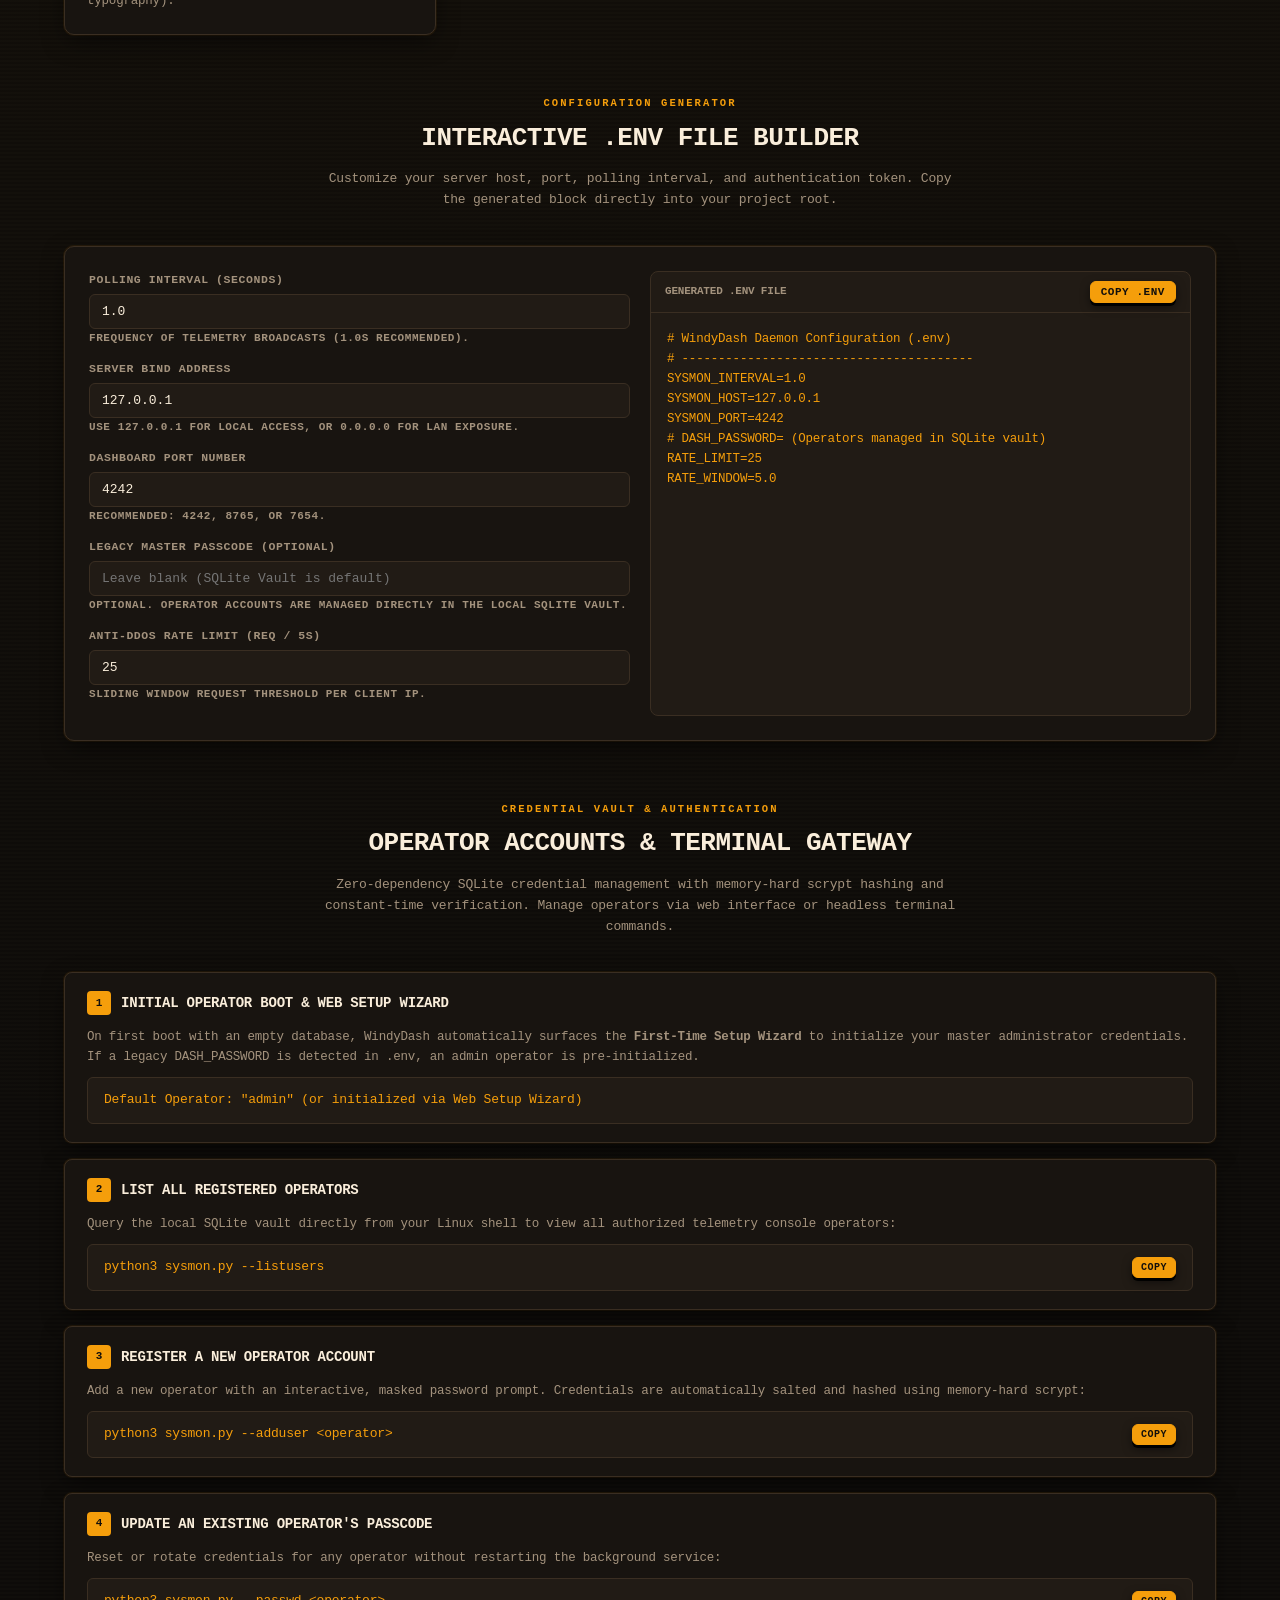
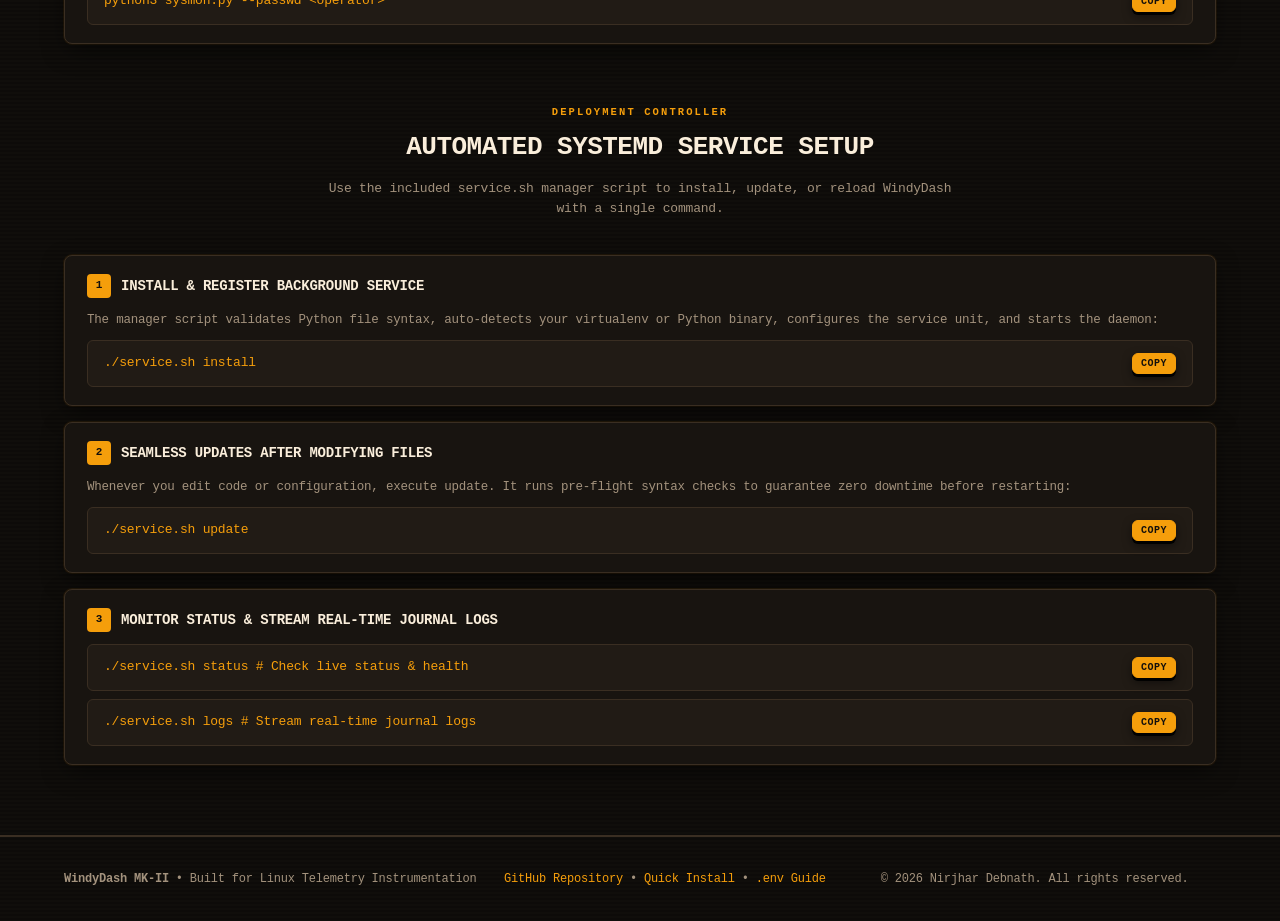
==== commit 405b0744: "Add copyright notice to footer in index.html" ====
--- a/docs/index.html
+++ b/docs/index.html
@@ -5,6 +5,7 @@
   <meta name="viewport" content="width=device-width,initial-scale=1">
   <title>WindyDash — Retro Industrial Telemetry & Network Console</title>
   <meta name="description" content="A vintage-inspired Linux system monitor and active network diagnostic suite with sub-6ms polling and sleep-on-idle zero CPU waste.">
+  <link rel="icon" href="data:image/svg+xml,<svg xmlns=%22http://www.w3.org/2000/svg%22 viewBox=%220 0 100 100%22><text y=%22.9em%22 font-size=%2290%22>🍁</text></svg>">
   <link rel="stylesheet" href="styles.css">
 </head>
 <body>
@@ -344,6 +345,7 @@
         <a href="#quickstart">Quick Install</a> • 
         <a href="#env-builder">.env Guide</a>
       </div>
+      <p><center>© 2026 Nirjhar Debnath. All rights reserved.</center></p>
     </div>
   </footer>
 
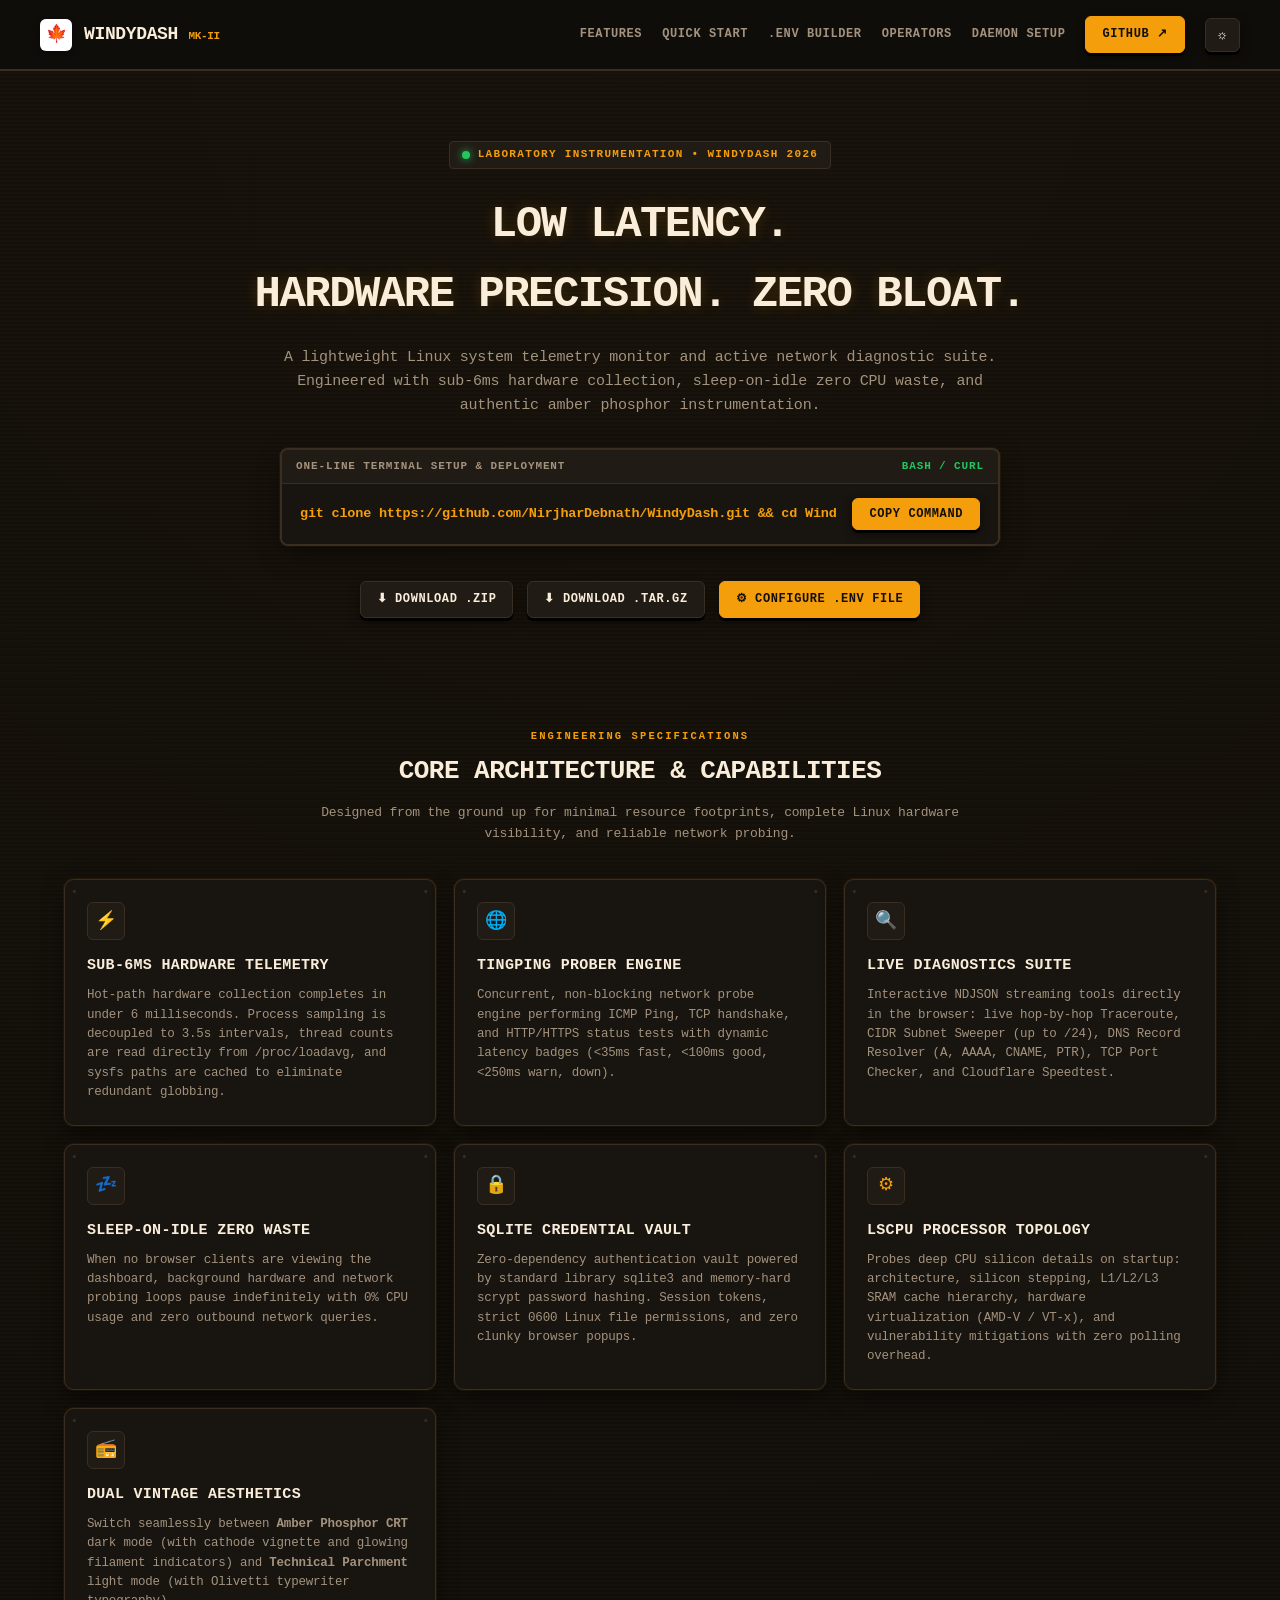
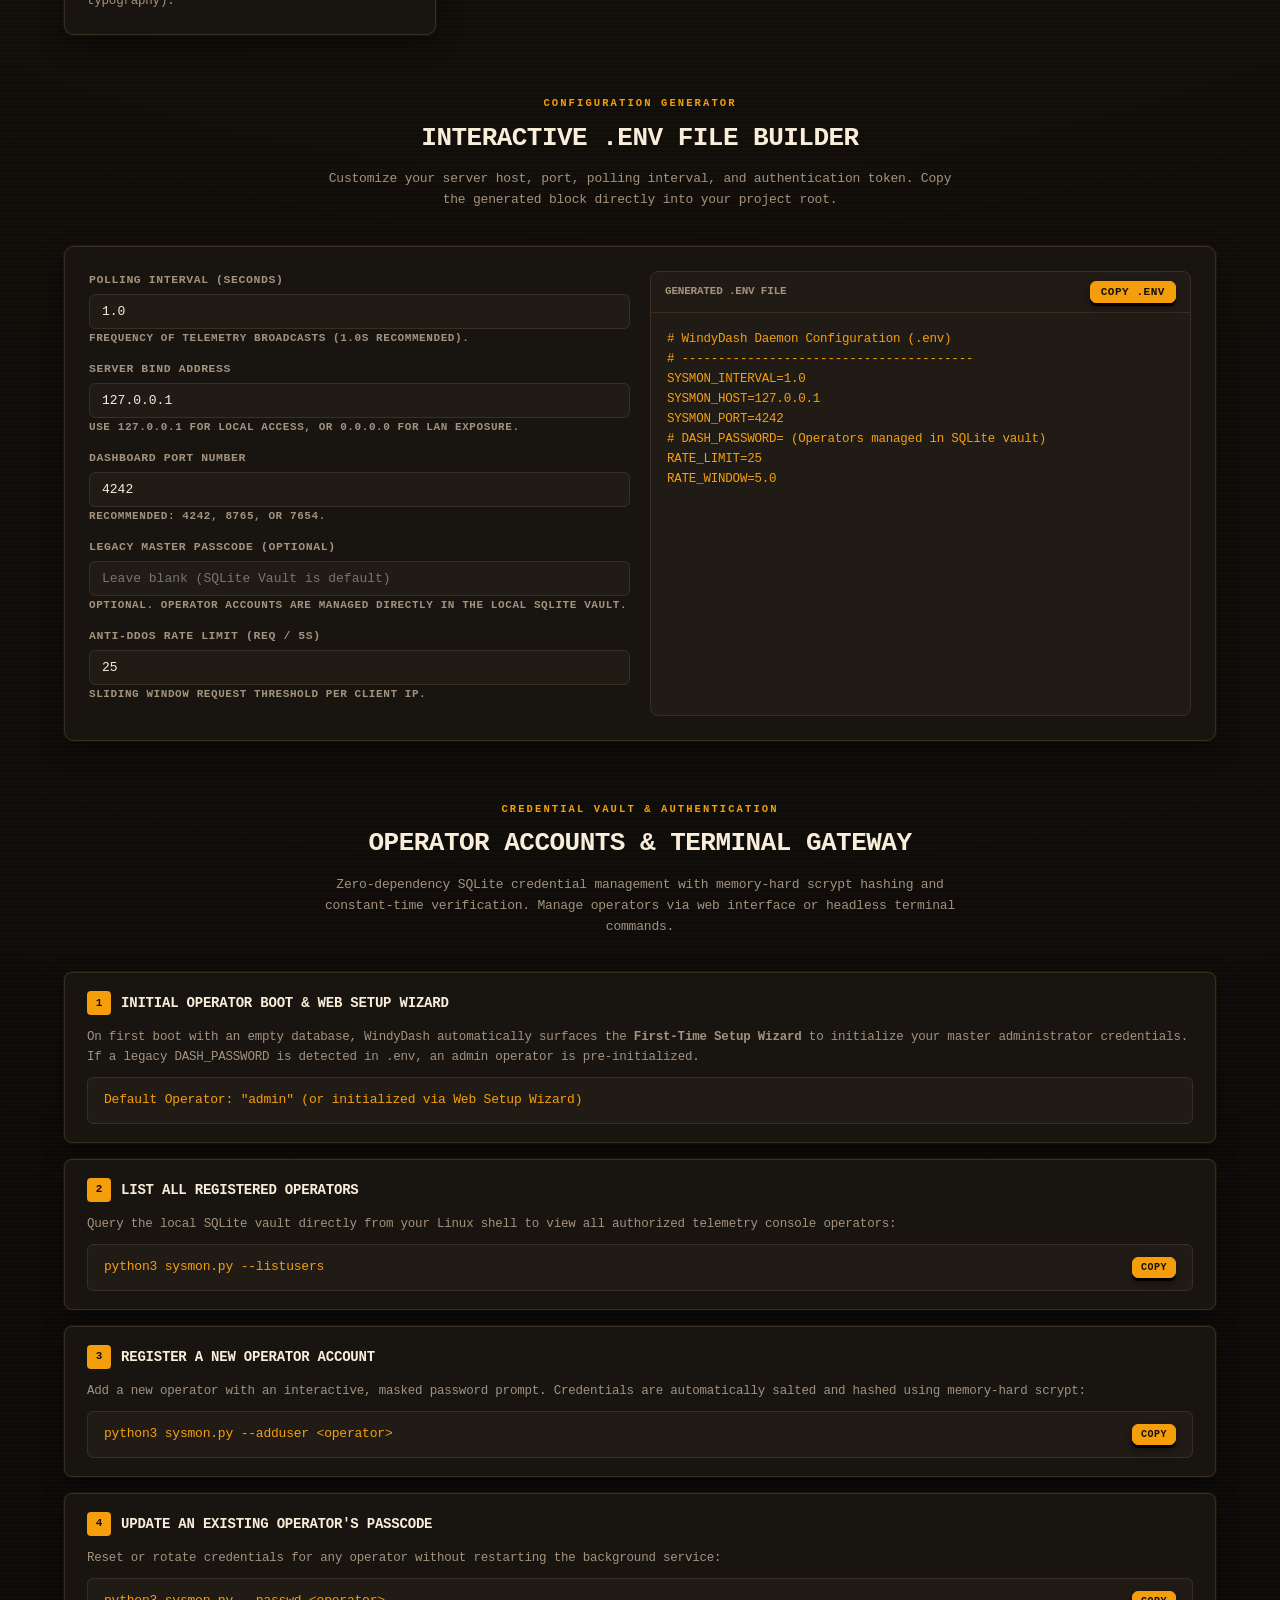
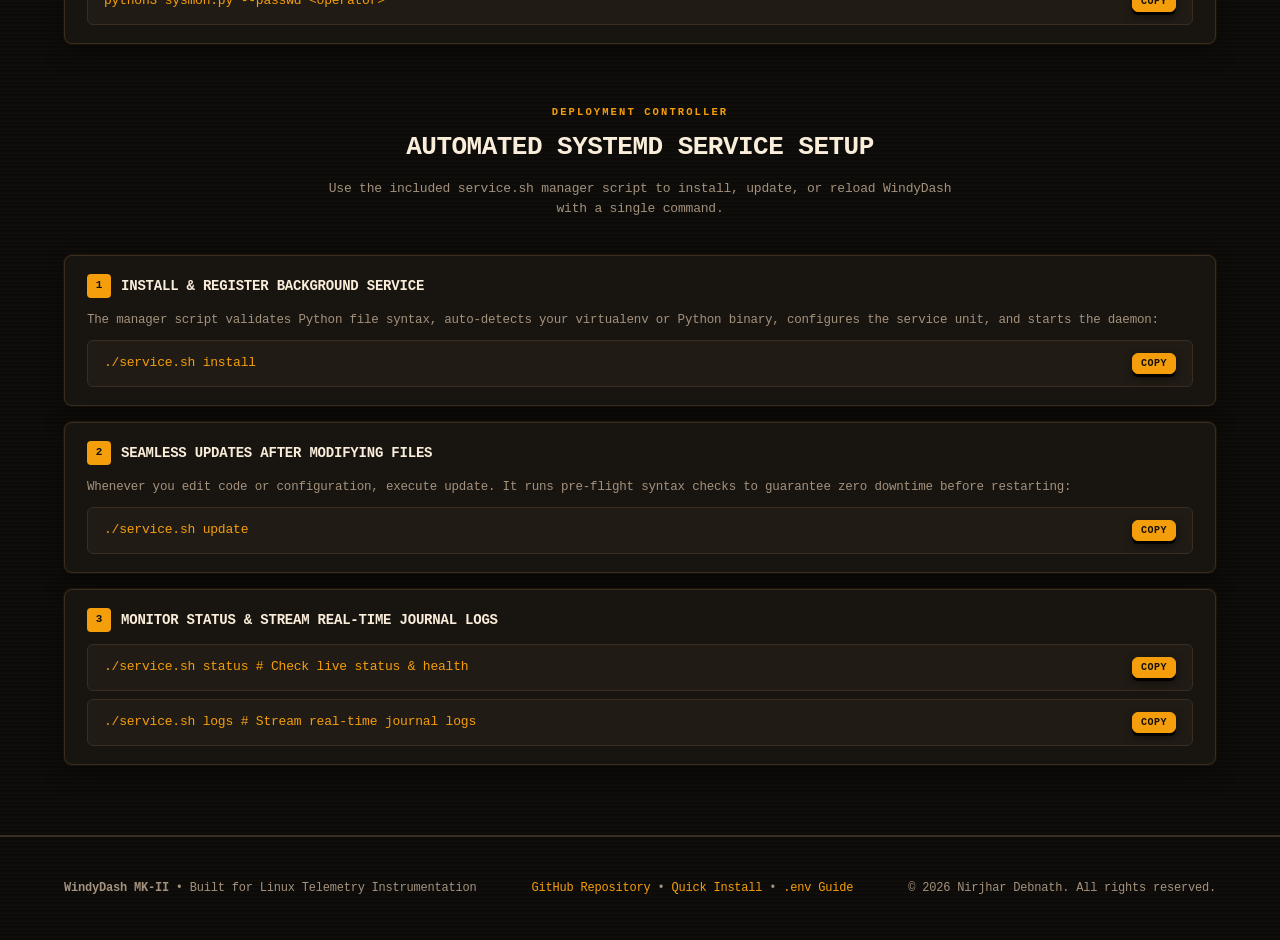
==== commit 25a0e2eb: "Wrap copyright notice in a div element" ====
--- a/docs/index.html
+++ b/docs/index.html
@@ -345,7 +345,9 @@
         <a href="#quickstart">Quick Install</a> • 
         <a href="#env-builder">.env Guide</a>
       </div>
-      <p><center>© 2026 Nirjhar Debnath. All rights reserved.</center></p>
+      <div>
+        <p><center>© 2026 Nirjhar Debnath. All rights reserved.</center></p>
+      </div>
     </div>
   </footer>
 
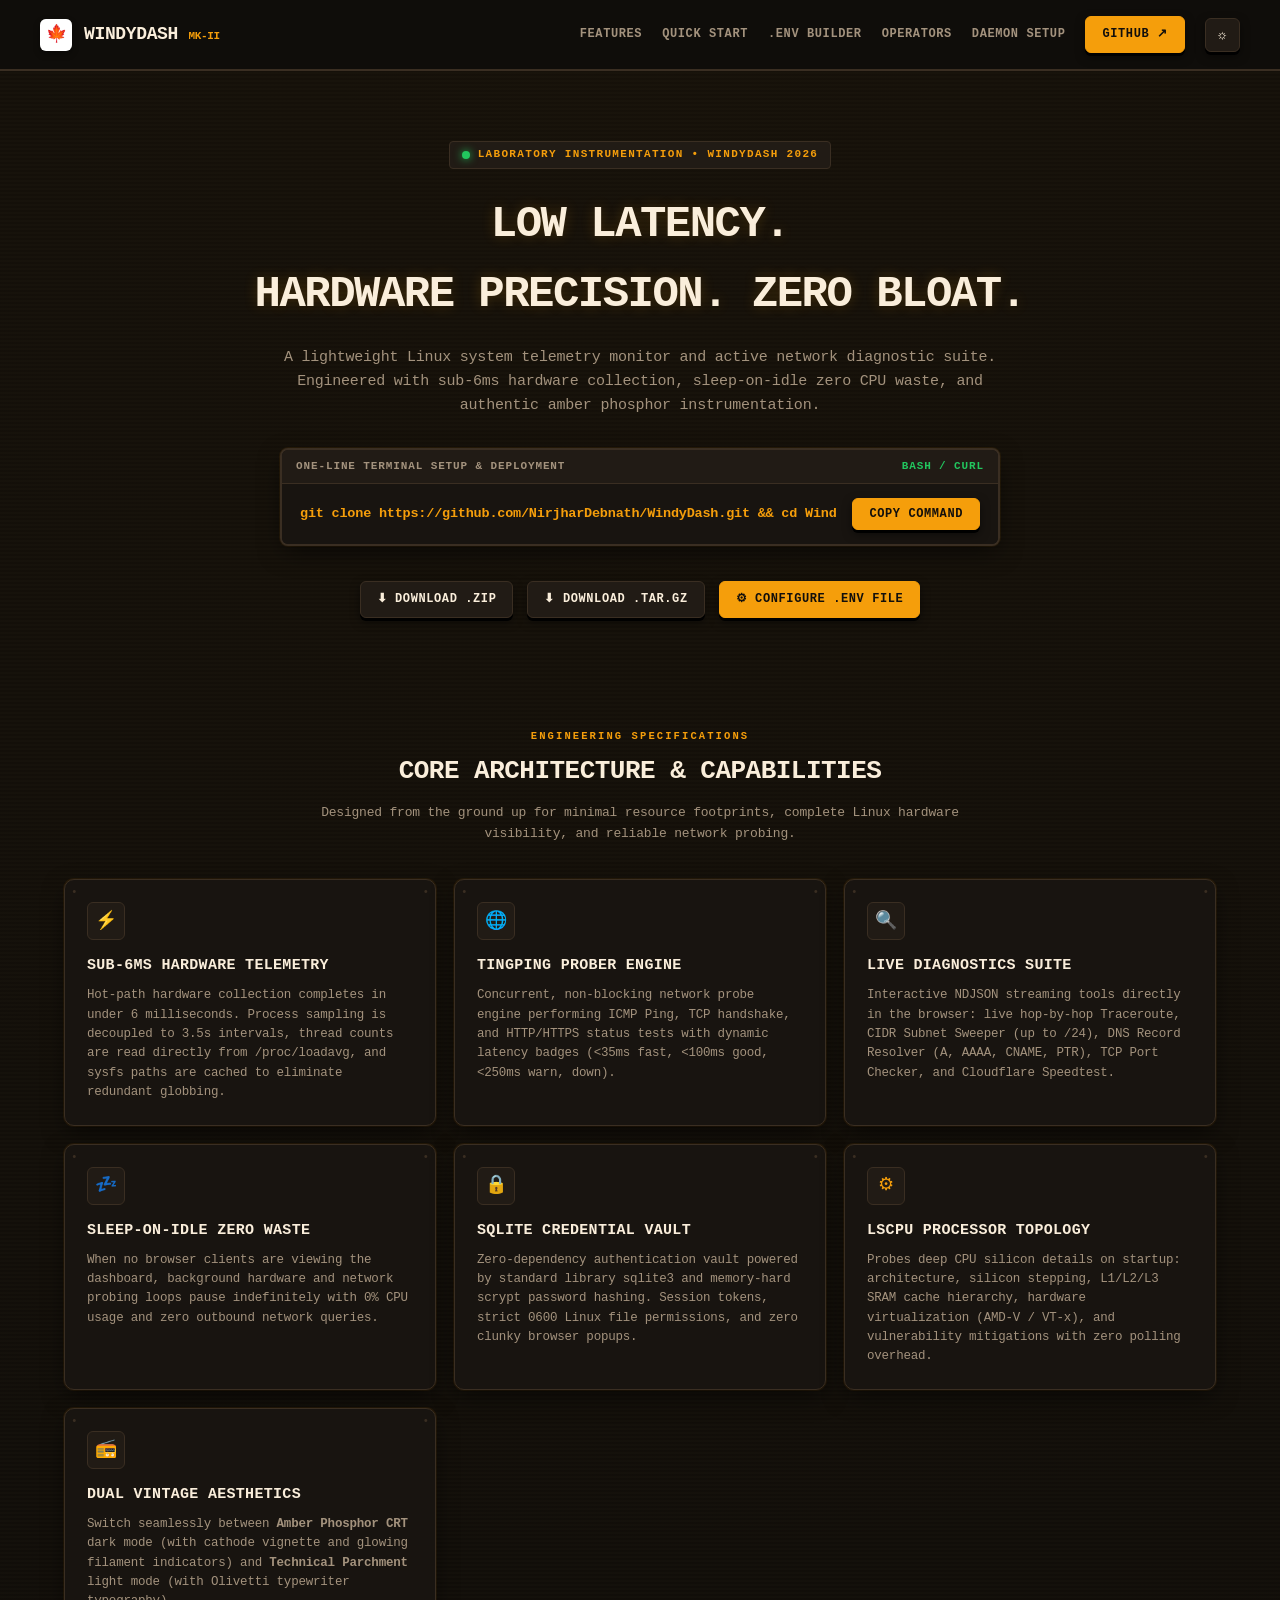
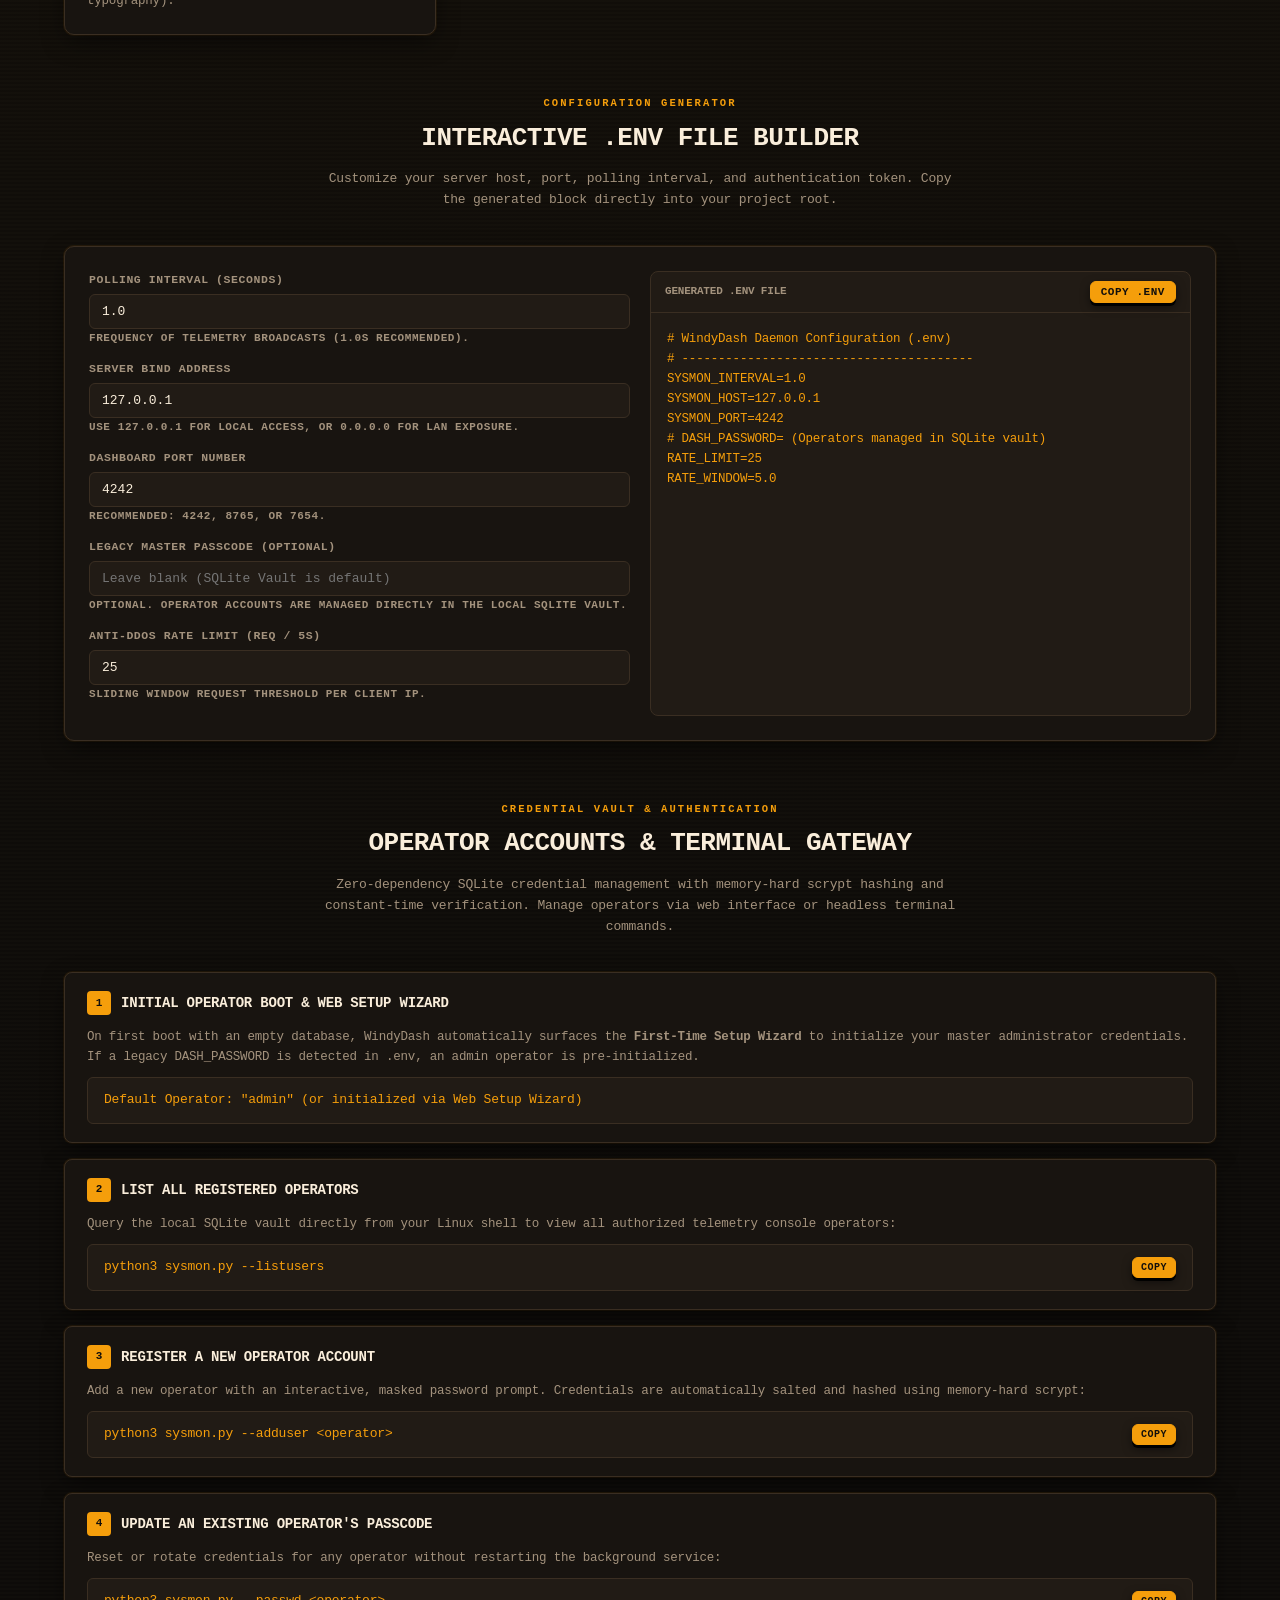
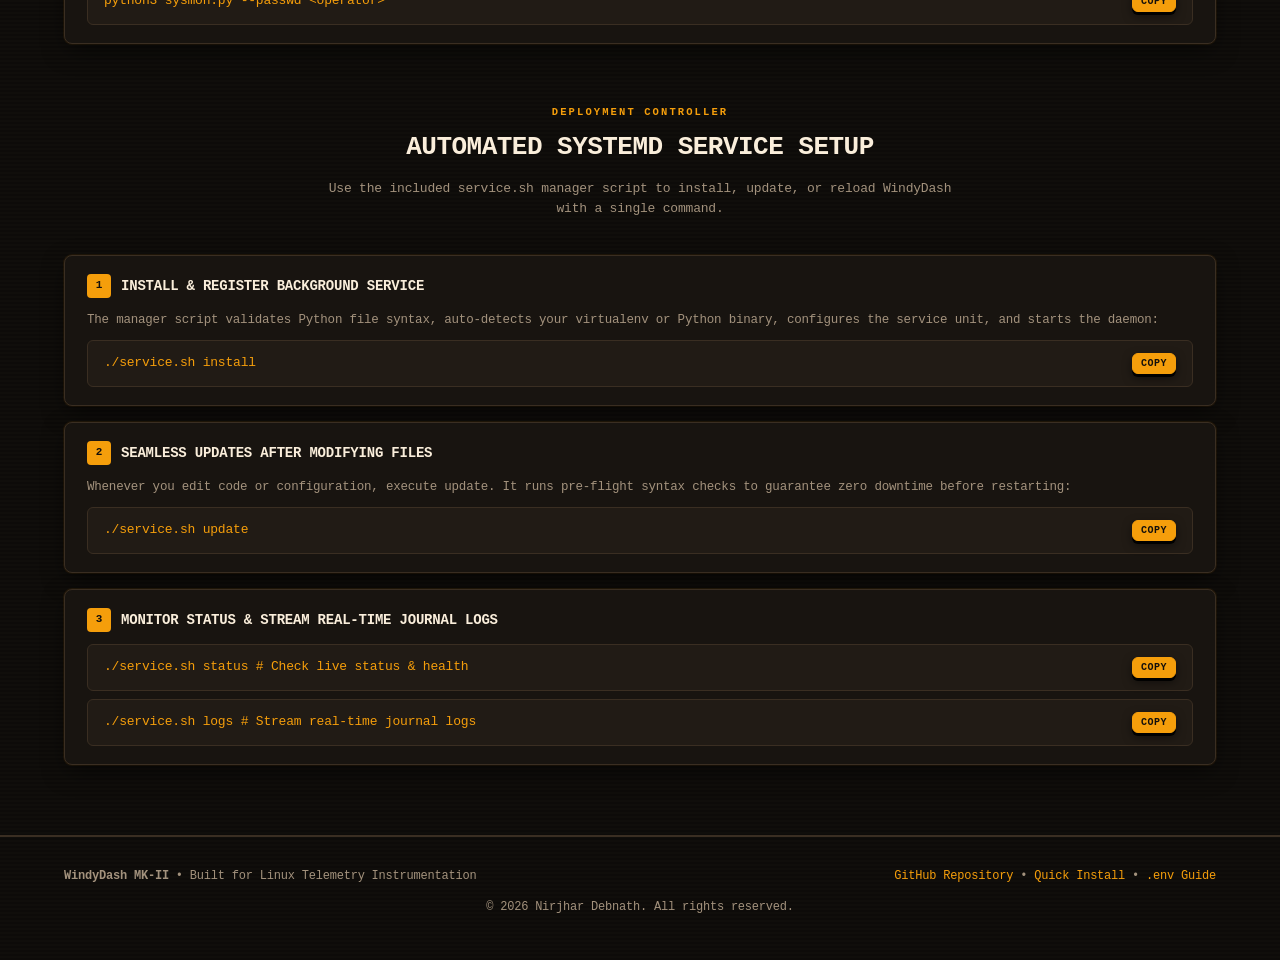
==== commit 71eadbd0: "Fix footer structure in index.html" ====
--- a/docs/index.html
+++ b/docs/index.html
@@ -345,9 +345,9 @@
         <a href="#quickstart">Quick Install</a> • 
         <a href="#env-builder">.env Guide</a>
       </div>
-      <div>
+    </div>
+    <div>
         <p><center>© 2026 Nirjhar Debnath. All rights reserved.</center></p>
-      </div>
     </div>
   </footer>
 
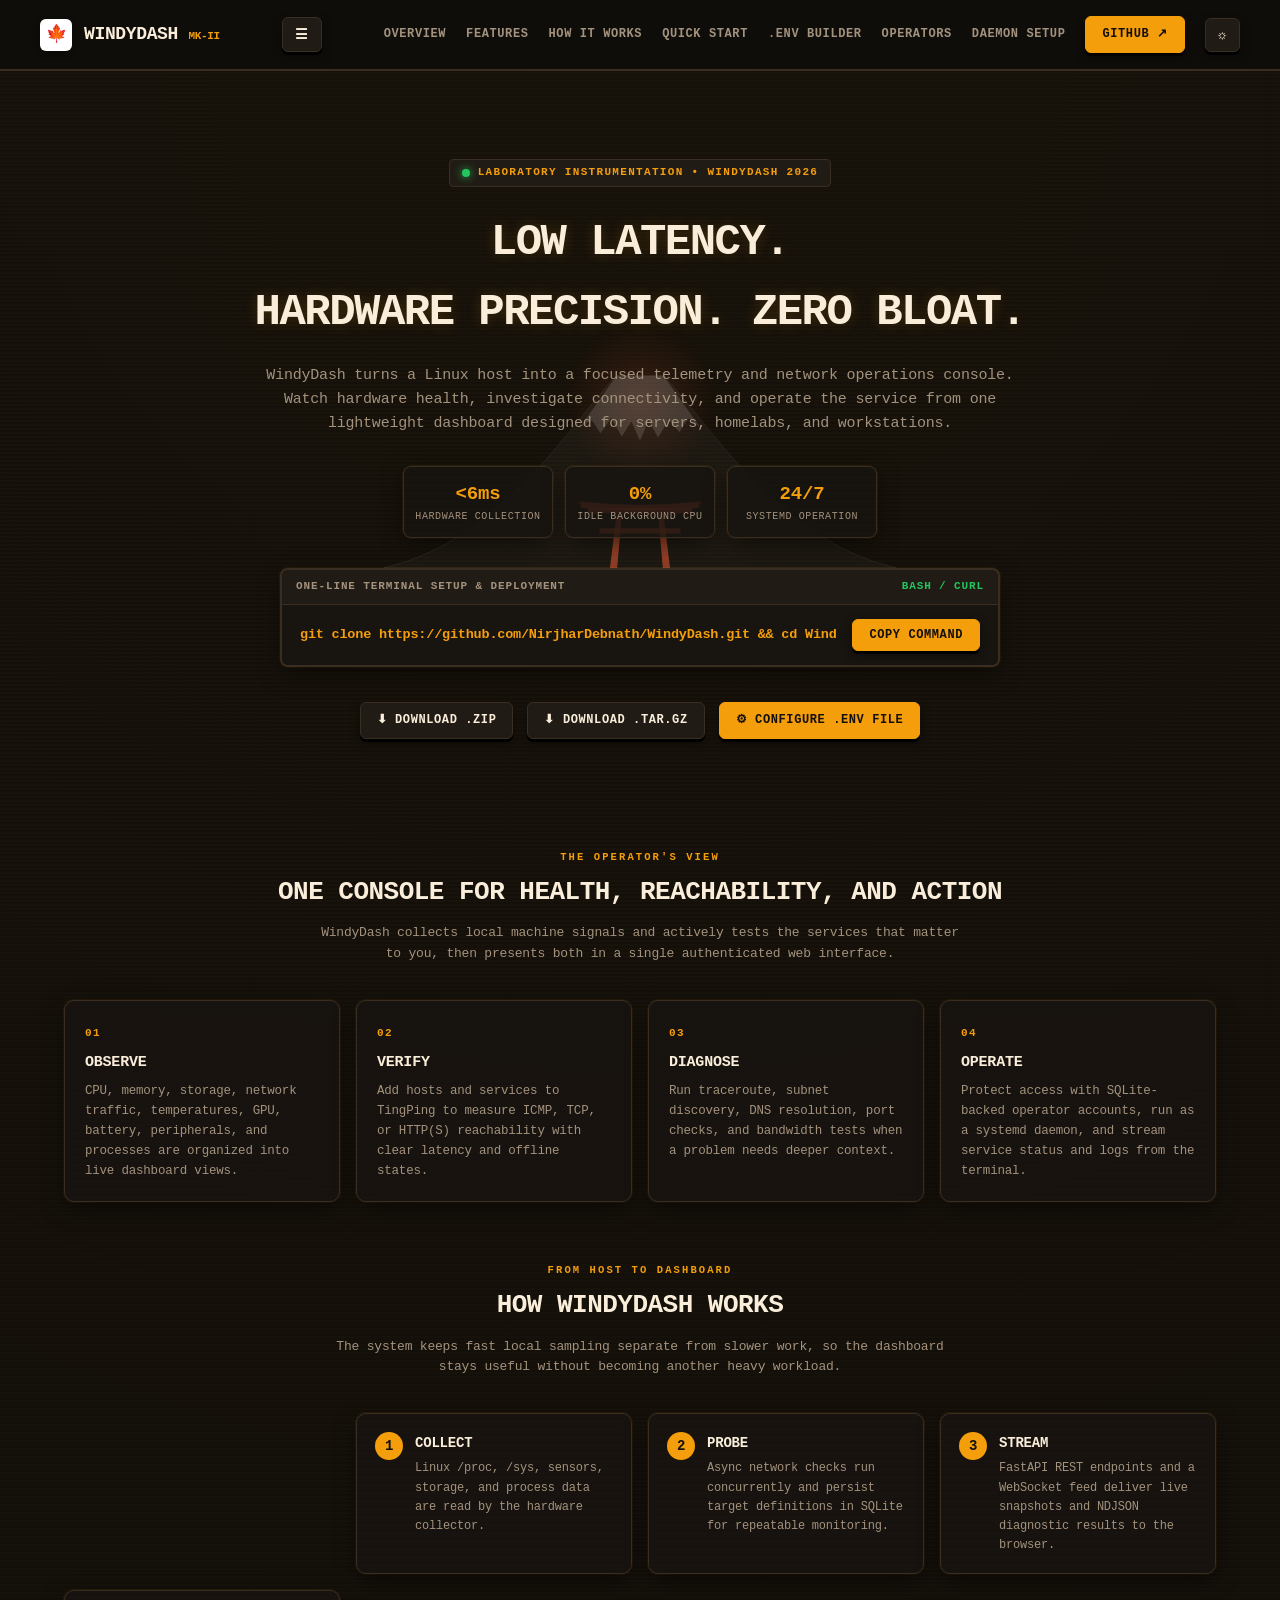
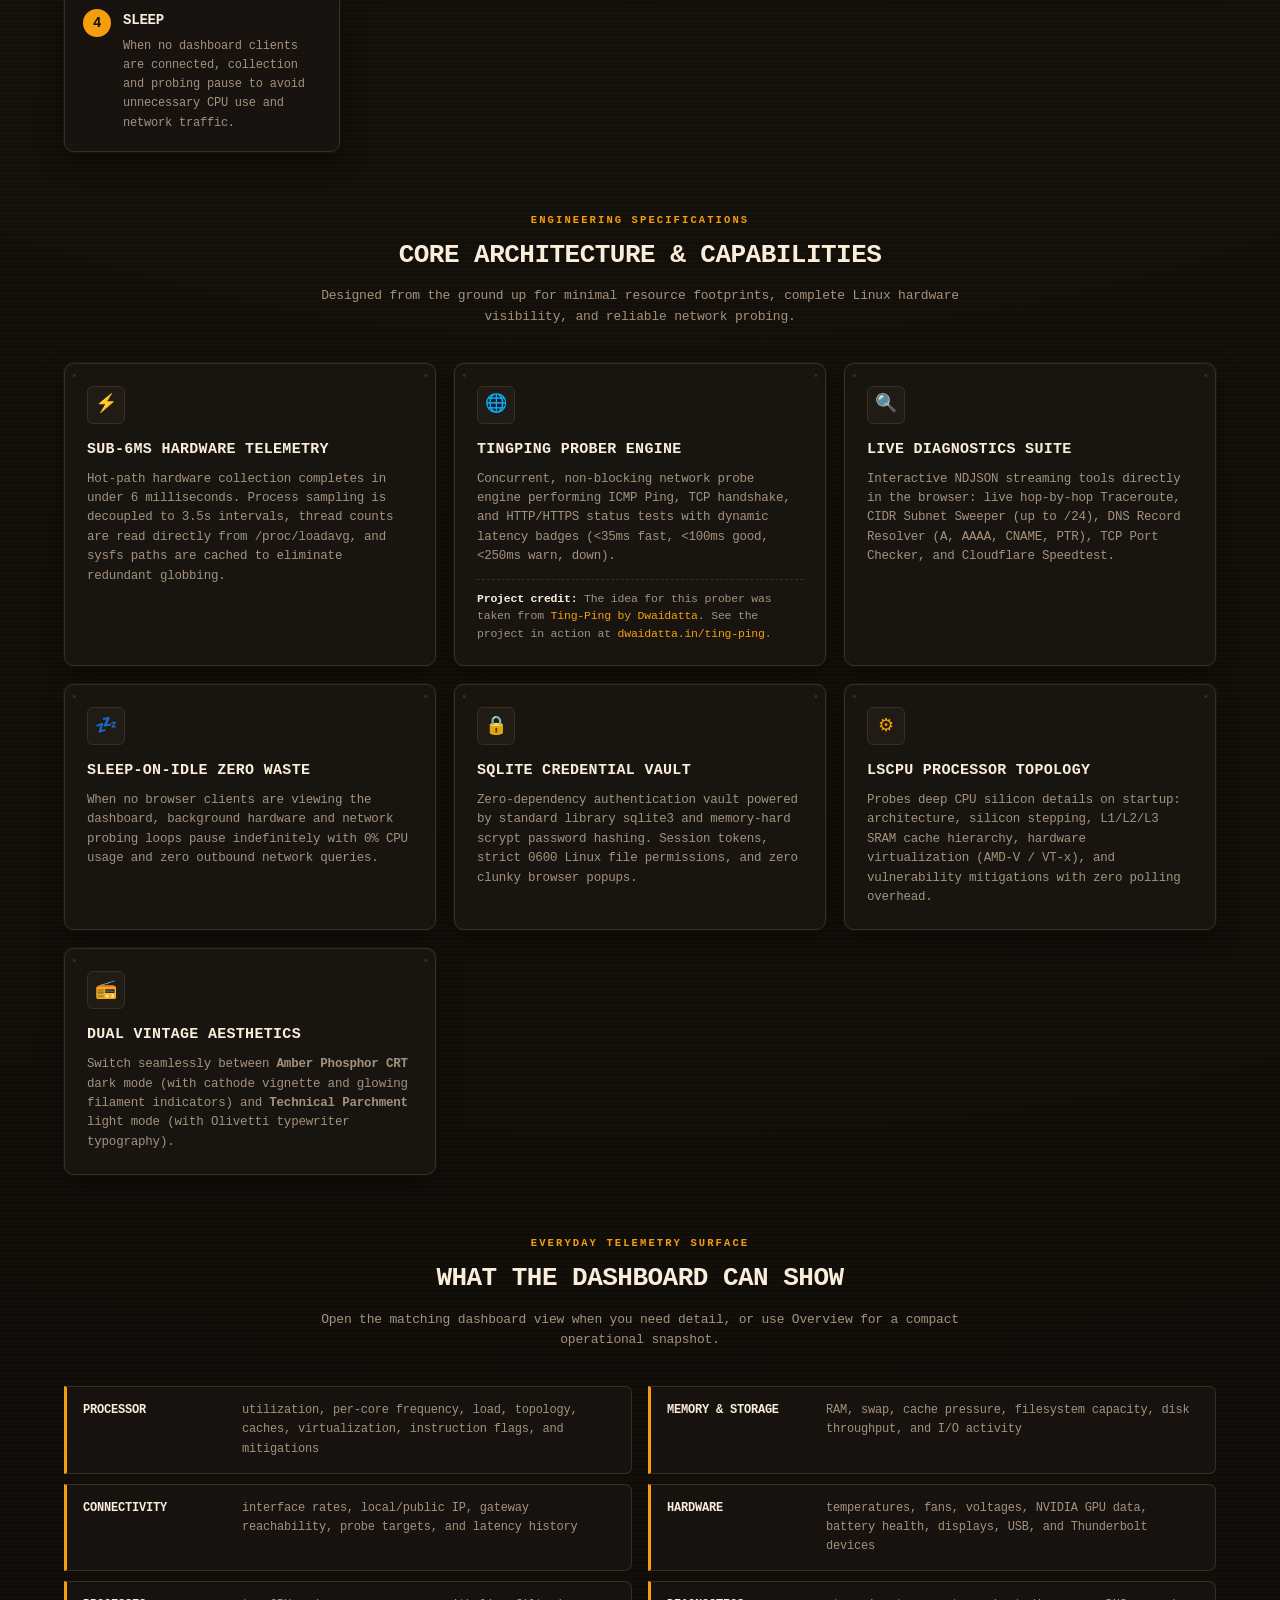
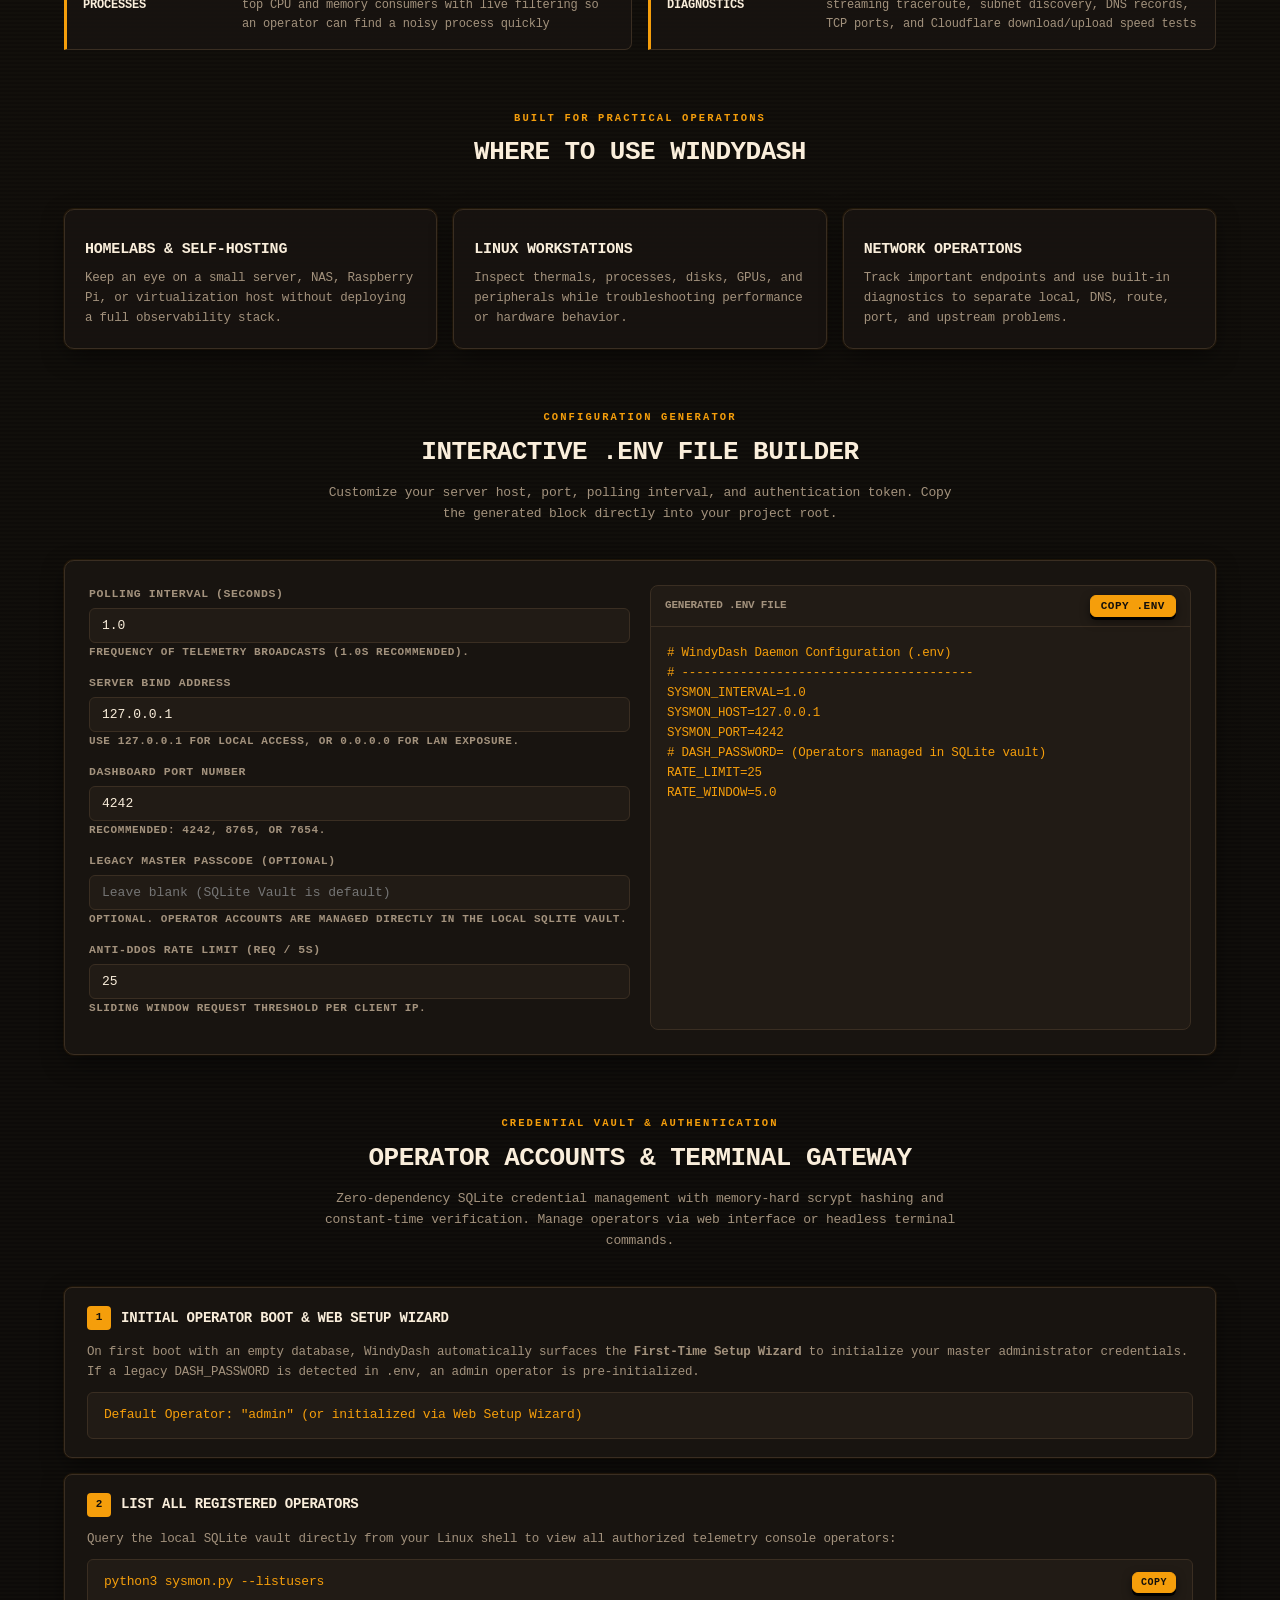
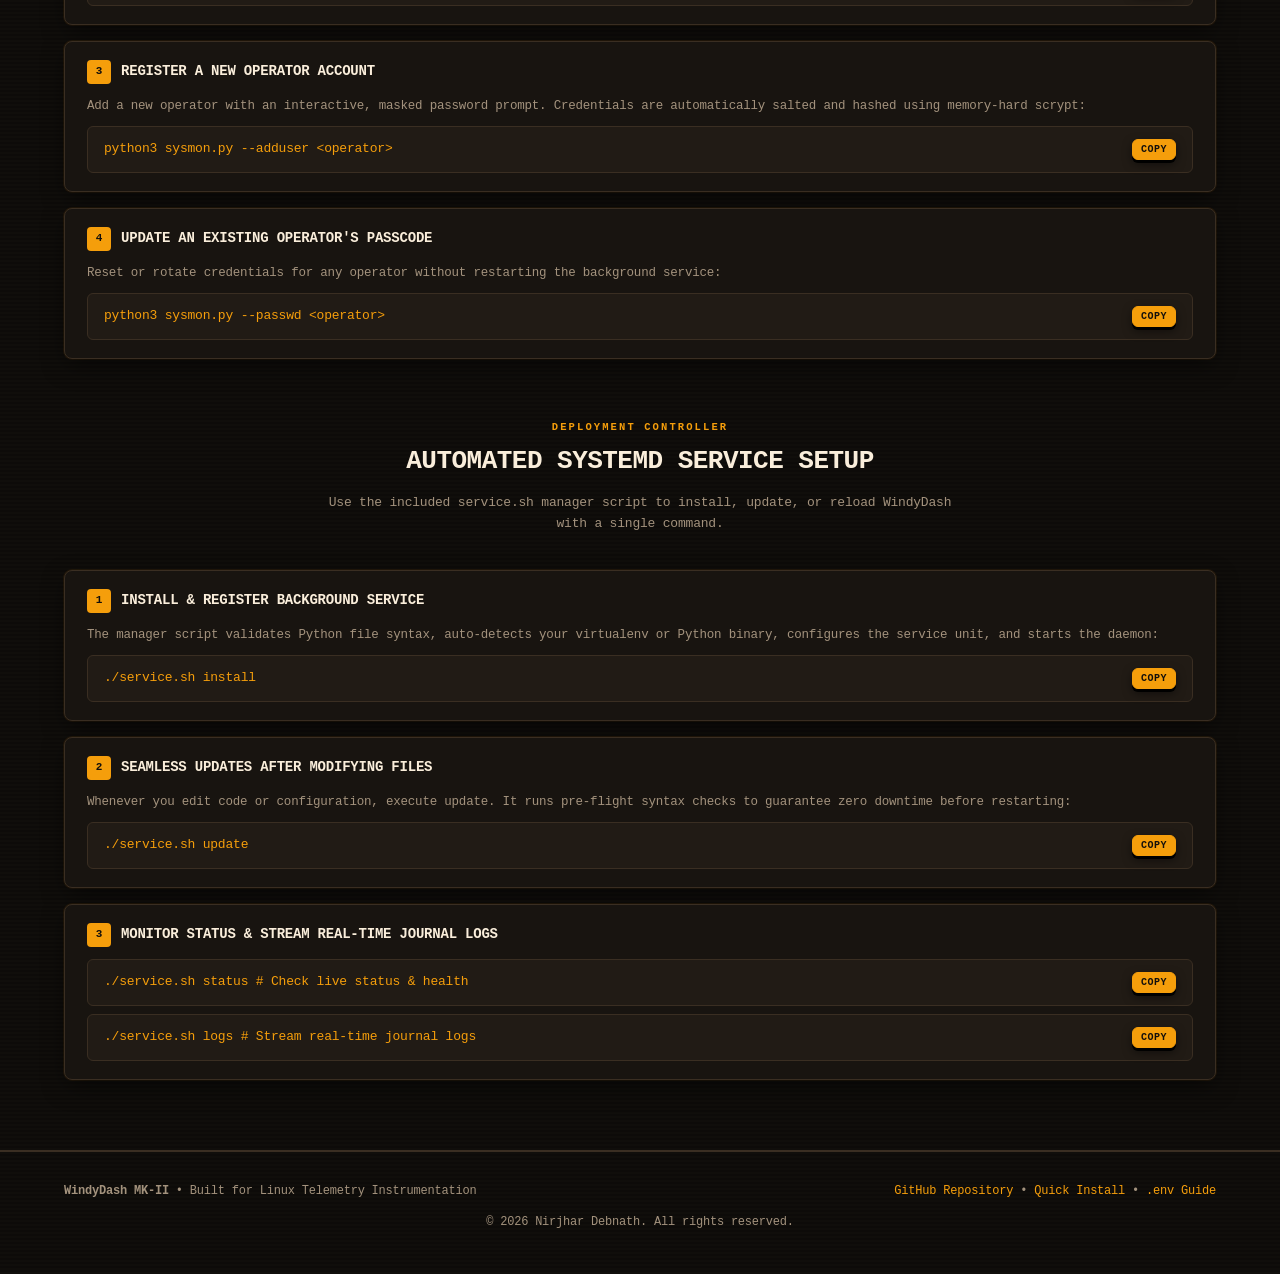
==== commit 16bc0068: "Improve GitHub Pages documentation site Add responsive layouts, atmospheric artwork, product guidanc" ====
--- a/docs/index.html
+++ b/docs/index.html
@@ -10,6 +10,9 @@
 </head>
 <body>
 
+  <canvas id="bg-sketch-canvas" aria-hidden="true"></canvas>
+  <canvas id="maple-canvas" aria-hidden="true"></canvas>
+
   <!-- Top Navigation Bar -->
   <nav class="navbar">
     <div class="container nav-inner">
@@ -17,8 +20,11 @@
         <div class="brand-icon">🍁</div>
         <div class="brand-text">WindyDash <span style="font-size: 11px; color: var(--accent); font-weight: bold;">MK-II</span></div>
       </div>
-      <div class="nav-links">
+      <button id="navToggle" class="btn btn-icon nav-toggle" aria-expanded="false" aria-controls="navLinks">☰<span class="sr-only">Open navigation</span></button>
+      <div class="nav-links" id="navLinks">
+        <a href="#overview" class="nav-link">Overview</a>
         <a href="#features" class="nav-link">Features</a>
+        <a href="#how-it-works" class="nav-link">How It Works</a>
         <a href="#quickstart" class="nav-link">Quick Start</a>
         <a href="#env-builder" class="nav-link">.env Builder</a>
         <a href="#operators" class="nav-link">Operators</a>
@@ -42,10 +48,15 @@
       </div>
       <h1>Low Latency.<br>Hardware Precision. Zero Bloat.</h1>
       <p>
-        A lightweight Linux system telemetry monitor and active network diagnostic suite. 
-        Engineered with sub-6ms hardware collection, sleep-on-idle zero CPU waste, 
-        and authentic amber phosphor instrumentation.
+        WindyDash turns a Linux host into a focused telemetry and network operations console.
+        Watch hardware health, investigate connectivity, and operate the service from one
+        lightweight dashboard designed for servers, homelabs, and workstations.
       </p>
+      <div class="hero-stats" aria-label="WindyDash highlights">
+        <div><strong>&lt;6ms</strong><span>hardware collection</span></div>
+        <div><strong>0%</strong><span>idle background CPU</span></div>
+        <div><strong>24/7</strong><span>systemd operation</span></div>
+      </div>
 
       <!-- Copiable Bash Quick-Install Hero Box -->
       <div class="command-hero-box" id="quickstart">
@@ -78,6 +89,35 @@
 
   <main class="container">
 
+    <section id="overview" class="overview-section">
+      <div class="section-title-wrap">
+        <div class="section-eyebrow">THE OPERATOR'S VIEW</div>
+        <h2 class="section-title">One console for health, reachability, and action</h2>
+        <p class="section-desc">WindyDash collects local machine signals and actively tests the services that matter to you, then presents both in a single authenticated web interface.</p>
+      </div>
+      <div class="overview-grid">
+        <article class="overview-card"><span class="overview-number">01</span><h3>Observe</h3><p>CPU, memory, storage, network traffic, temperatures, GPU, battery, peripherals, and processes are organized into live dashboard views.</p></article>
+        <article class="overview-card"><span class="overview-number">02</span><h3>Verify</h3><p>Add hosts and services to TingPing to measure ICMP, TCP, or HTTP(S) reachability with clear latency and offline states.</p></article>
+        <article class="overview-card"><span class="overview-number">03</span><h3>Diagnose</h3><p>Run traceroute, subnet discovery, DNS resolution, port checks, and bandwidth tests when a problem needs deeper context.</p></article>
+        <article class="overview-card"><span class="overview-number">04</span><h3>Operate</h3><p>Protect access with SQLite-backed operator accounts, run as a systemd daemon, and stream service status and logs from the terminal.</p></article>
+      </div>
+    </section>
+
+    <section id="how-it-works" class="how-section">
+      <div class="section-title-wrap">
+        <div class="section-eyebrow">FROM HOST TO DASHBOARD</div>
+        <h2 class="section-title">How WindyDash works</h2>
+        <p class="section-desc">The system keeps fast local sampling separate from slower work, so the dashboard stays useful without becoming another heavy workload.</p>
+      </div>
+      <div class="workflow">
+        <div class="workflow-line" aria-hidden="true"></div>
+        <article class="workflow-step"><span>1</span><div><h3>Collect</h3><p>Linux <code>/proc</code>, <code>/sys</code>, sensors, storage, and process data are read by the hardware collector.</p></div></article>
+        <article class="workflow-step"><span>2</span><div><h3>Probe</h3><p>Async network checks run concurrently and persist target definitions in SQLite for repeatable monitoring.</p></div></article>
+        <article class="workflow-step"><span>3</span><div><h3>Stream</h3><p>FastAPI REST endpoints and a WebSocket feed deliver live snapshots and NDJSON diagnostic results to the browser.</p></div></article>
+        <article class="workflow-step"><span>4</span><div><h3>Sleep</h3><p>When no dashboard clients are connected, collection and probing pause to avoid unnecessary CPU use and network traffic.</p></div></article>
+      </div>
+    </section>
+
     <!-- Feature Matrix Showcase -->
     <section id="features">
       <div class="section-title-wrap">
@@ -103,6 +143,12 @@
           <p>
             Concurrent, non-blocking network probe engine performing ICMP Ping, TCP handshake, and HTTP/HTTPS status tests with dynamic latency badges (<35ms fast, <100ms good, <250ms warn, down).
           </p>
+          <p class="feature-credit">
+            <strong>Project credit:</strong> The idea for this prober was taken from
+            <a href="https://github.com/dwaidatta/ting-ping" target="_blank" rel="noopener">Ting-Ping by Dwaidatta</a>.
+            See the project in action at
+            <a href="https://www.dwaidatta.in/ting-ping/" target="_blank" rel="noopener">dwaidatta.in/ting-ping</a>.
+          </p>
         </article>
 
         <!-- 3. Network Diagnostics Toolkit -->
@@ -149,6 +195,34 @@
             Switch seamlessly between <strong>Amber Phosphor CRT</strong> dark mode (with cathode vignette and glowing filament indicators) and <strong>Technical Parchment</strong> light mode (with Olivetti typewriter typography).
           </p>
         </article>
+      </div>
+    </section>
+
+    <section id="telemetry-surface" class="telemetry-section">
+      <div class="section-title-wrap">
+        <div class="section-eyebrow">EVERYDAY TELEMETRY SURFACE</div>
+        <h2 class="section-title">What the dashboard can show</h2>
+        <p class="section-desc">Open the matching dashboard view when you need detail, or use Overview for a compact operational snapshot.</p>
+      </div>
+      <div class="telemetry-list">
+        <div><strong>Processor</strong><span>utilization, per-core frequency, load, topology, caches, virtualization, instruction flags, and mitigations</span></div>
+        <div><strong>Memory & storage</strong><span>RAM, swap, cache pressure, filesystem capacity, disk throughput, and I/O activity</span></div>
+        <div><strong>Connectivity</strong><span>interface rates, local/public IP, gateway reachability, probe targets, and latency history</span></div>
+        <div><strong>Hardware</strong><span>temperatures, fans, voltages, NVIDIA GPU data, battery health, displays, USB, and Thunderbolt devices</span></div>
+        <div><strong>Processes</strong><span>top CPU and memory consumers with live filtering so an operator can find a noisy process quickly</span></div>
+        <div><strong>Diagnostics</strong><span>streaming traceroute, subnet discovery, DNS records, TCP ports, and Cloudflare download/upload speed tests</span></div>
+      </div>
+    </section>
+
+    <section id="use-cases" class="use-cases-section">
+      <div class="section-title-wrap">
+        <div class="section-eyebrow">BUILT FOR PRACTICAL OPERATIONS</div>
+        <h2 class="section-title">Where to use WindyDash</h2>
+      </div>
+      <div class="use-cases-grid">
+        <article class="use-case"><h3>Homelabs & self-hosting</h3><p>Keep an eye on a small server, NAS, Raspberry Pi, or virtualization host without deploying a full observability stack.</p></article>
+        <article class="use-case"><h3>Linux workstations</h3><p>Inspect thermals, processes, disks, GPUs, and peripherals while troubleshooting performance or hardware behavior.</p></article>
+        <article class="use-case"><h3>Network operations</h3><p>Track important endpoints and use built-in diagnostics to separate local, DNS, route, port, and upstream problems.</p></article>
       </div>
     </section>
 
--- a/docs/styles.css
+++ b/docs/styles.css
@@ -61,11 +61,38 @@
   letter-spacing: -0.015em;
   min-height: 100vh;
   transition: background 0.25s ease, color 0.25s ease;
+  position: relative;
+  overflow-x: hidden;
 }
 
 :root.light body {
   background-image: radial-gradient(circle at 50% 0%, rgba(194, 65, 12, 0.03) 0%, transparent 60%);
   background-size: 100% 100%;
+}
+
+#bg-sketch-canvas,
+#maple-canvas {
+  position: fixed;
+  inset: 0;
+  width: 100vw;
+  height: 100vh;
+  pointer-events: none;
+}
+
+#bg-sketch-canvas { z-index: 0; }
+#maple-canvas { z-index: 1; }
+.navbar, .hero, main, footer { position: relative; z-index: 2; }
+
+.sr-only {
+  position: absolute;
+  width: 1px;
+  height: 1px;
+  padding: 0;
+  margin: -1px;
+  overflow: hidden;
+  clip: rect(0, 0, 0, 0);
+  white-space: nowrap;
+  border: 0;
 }
 
 /* Custom Scrollbar */
@@ -153,6 +180,8 @@
   align-items: center;
 }
 
+.nav-toggle { display: none; }
+
 .nav-link {
   font-size: 12px;
   font-weight: 750;
@@ -212,7 +241,7 @@
 
 /* Hero Section */
 .hero {
-  padding: 70px 0 50px;
+  padding: clamp(48px, 8vw, 88px) 0 50px;
   text-align: center;
 }
 
@@ -263,6 +292,26 @@
   color: var(--muted);
   line-height: 1.6;
 }
+
+.hero-stats {
+  display: grid;
+  grid-template-columns: repeat(3, minmax(0, 150px));
+  justify-content: center;
+  gap: 12px;
+  margin: 0 auto 30px;
+}
+
+.hero-stats div {
+  padding: 12px 10px;
+  border: 1px solid var(--border);
+  border-radius: 8px;
+  background: color-mix(in srgb, var(--panel) 82%, transparent);
+  box-shadow: var(--shadow);
+}
+
+.hero-stats strong, .hero-stats span { display: block; }
+.hero-stats strong { color: var(--accent); font-size: 19px; }
+.hero-stats span { color: var(--muted); font-size: 10px; text-transform: uppercase; letter-spacing: .06em; }
 
 /* Copiable Bash Command Hero Box */
 .command-hero-box {
@@ -325,6 +374,84 @@
   margin: 60px 0 35px;
 }
 
+.overview-grid, .use-cases-grid {
+  display: grid;
+  grid-template-columns: repeat(4, 1fr);
+  gap: 16px;
+}
+
+.overview-card, .use-case {
+  padding: 20px;
+  border: 1px solid var(--border);
+  border-radius: var(--card-radius);
+  background: color-mix(in srgb, var(--panel) 88%, transparent);
+  box-shadow: var(--shadow);
+}
+
+.overview-number {
+  color: var(--accent);
+  font-size: 11px;
+  font-weight: 800;
+  letter-spacing: .12em;
+}
+
+.overview-card h3, .use-case h3 { margin: 8px 0 6px; font-size: 15px; text-transform: uppercase; }
+.overview-card p, .use-case p { color: var(--muted); margin: 0; font-size: 12.5px; }
+
+.workflow {
+  display: grid;
+  grid-template-columns: repeat(4, 1fr);
+  gap: 16px;
+  position: relative;
+}
+
+.workflow-step {
+  display: flex;
+  gap: 12px;
+  padding: 18px;
+  border: 1px solid var(--border);
+  border-radius: var(--card-radius);
+  background: color-mix(in srgb, var(--panel) 88%, transparent);
+  box-shadow: var(--shadow);
+}
+
+.workflow-step > span {
+  flex: 0 0 28px;
+  height: 28px;
+  display: grid;
+  place-items: center;
+  border-radius: 50%;
+  color: #120f0c;
+  background: var(--accent);
+  font-weight: 900;
+}
+
+.workflow-step h3 { margin: 0 0 5px; font-size: 14px; text-transform: uppercase; }
+.workflow-step p { margin: 0; color: var(--muted); font-size: 12px; }
+.use-cases-grid { grid-template-columns: repeat(3, 1fr); }
+
+.telemetry-list {
+  display: grid;
+  grid-template-columns: repeat(2, 1fr);
+  gap: 10px 16px;
+}
+
+.telemetry-list div {
+  display: grid;
+  grid-template-columns: 145px 1fr;
+  gap: 14px;
+  padding: 14px 16px;
+  border-left: 3px solid var(--accent);
+  background: color-mix(in srgb, var(--panel) 88%, transparent);
+  border-top: 1px solid var(--border);
+  border-right: 1px solid var(--border);
+  border-bottom: 1px solid var(--border);
+  border-radius: 0 7px 7px 0;
+}
+
+.telemetry-list strong { font-size: 12px; text-transform: uppercase; color: var(--text); }
+.telemetry-list span { color: var(--muted); font-size: 12px; }
+
 .section-eyebrow {
   font-size: 10.5px;
   font-weight: 850;
@@ -407,6 +534,15 @@
   margin: 0;
   line-height: 1.55;
 }
+
+.feature-card .feature-credit {
+  margin-top: 12px;
+  padding-top: 10px;
+  border-top: 1px dashed var(--border);
+  font-size: 11.5px;
+}
+
+.feature-credit strong { color: var(--text); }
 
 /* Interactive .env Configuration Builder */
 .env-builder-grid {
@@ -549,17 +685,49 @@
   align-items: center;
 }
 
+section { scroll-margin-top: 92px; }
+
 /* Responsive Breakpoints */
 @media (max-width: 1024px) {
   .features-grid { grid-template-columns: repeat(2, 1fr); }
   .env-builder-grid { grid-template-columns: 1fr; }
+  .overview-grid, .workflow { grid-template-columns: repeat(2, 1fr); }
 }
 
 @media (max-width: 768px) {
+  .container { padding: 0 16px; }
   .features-grid { grid-template-columns: 1fr; }
-  .nav-inner { flex-direction: column; gap: 12px; align-items: flex-start; }
-  .nav-links { width: 100%; justify-content: space-between; flex-wrap: wrap; }
-  .hero h1 { font-size: 32px; }
+  .nav-inner { flex-wrap: wrap; gap: 10px; }
+  .nav-toggle { display: inline-flex; margin-left: auto; }
+  .nav-links {
+    display: none;
+    width: 100%;
+    flex-direction: column;
+    align-items: stretch;
+    gap: 2px;
+    padding-top: 8px;
+  }
+  .nav-links.is-open { display: flex; }
+  .nav-link { padding: 9px 4px; border-bottom: 1px solid var(--border); }
+  .nav-links .btn { justify-content: center; margin-top: 8px; }
+  .hero h1 { font-size: clamp(28px, 8vw, 38px); }
+  .hero p { font-size: 13px; }
+  .hero-stats { grid-template-columns: repeat(3, 1fr); gap: 7px; }
+  .hero-stats strong { font-size: 16px; }
+  .hero-stats span { font-size: 8px; }
   .command-content { flex-direction: column; align-items: stretch; }
+  .command-text { width: 100%; font-size: 11px; }
+  .command-bar { align-items: flex-start; gap: 8px; flex-direction: column; }
+  .overview-grid, .workflow, .use-cases-grid, .telemetry-list { grid-template-columns: 1fr; }
+  .section-title { font-size: 22px; }
+  .section-title-wrap { margin: 46px 0 24px; }
+  .env-builder-grid { padding: 16px; }
+  .guide-step { padding: 16px; }
+  .code-snippet { align-items: flex-start; gap: 10px; flex-direction: column; overflow-wrap: anywhere; }
+  .telemetry-list div { grid-template-columns: 1fr; gap: 4px; }
   .footer-content { flex-direction: column; gap: 12px; text-align: center; }
 }
+
+@media (prefers-reduced-motion: reduce) {
+  *, *::before, *::after { animation-duration: .01ms !important; transition-duration: .01ms !important; }
+}
